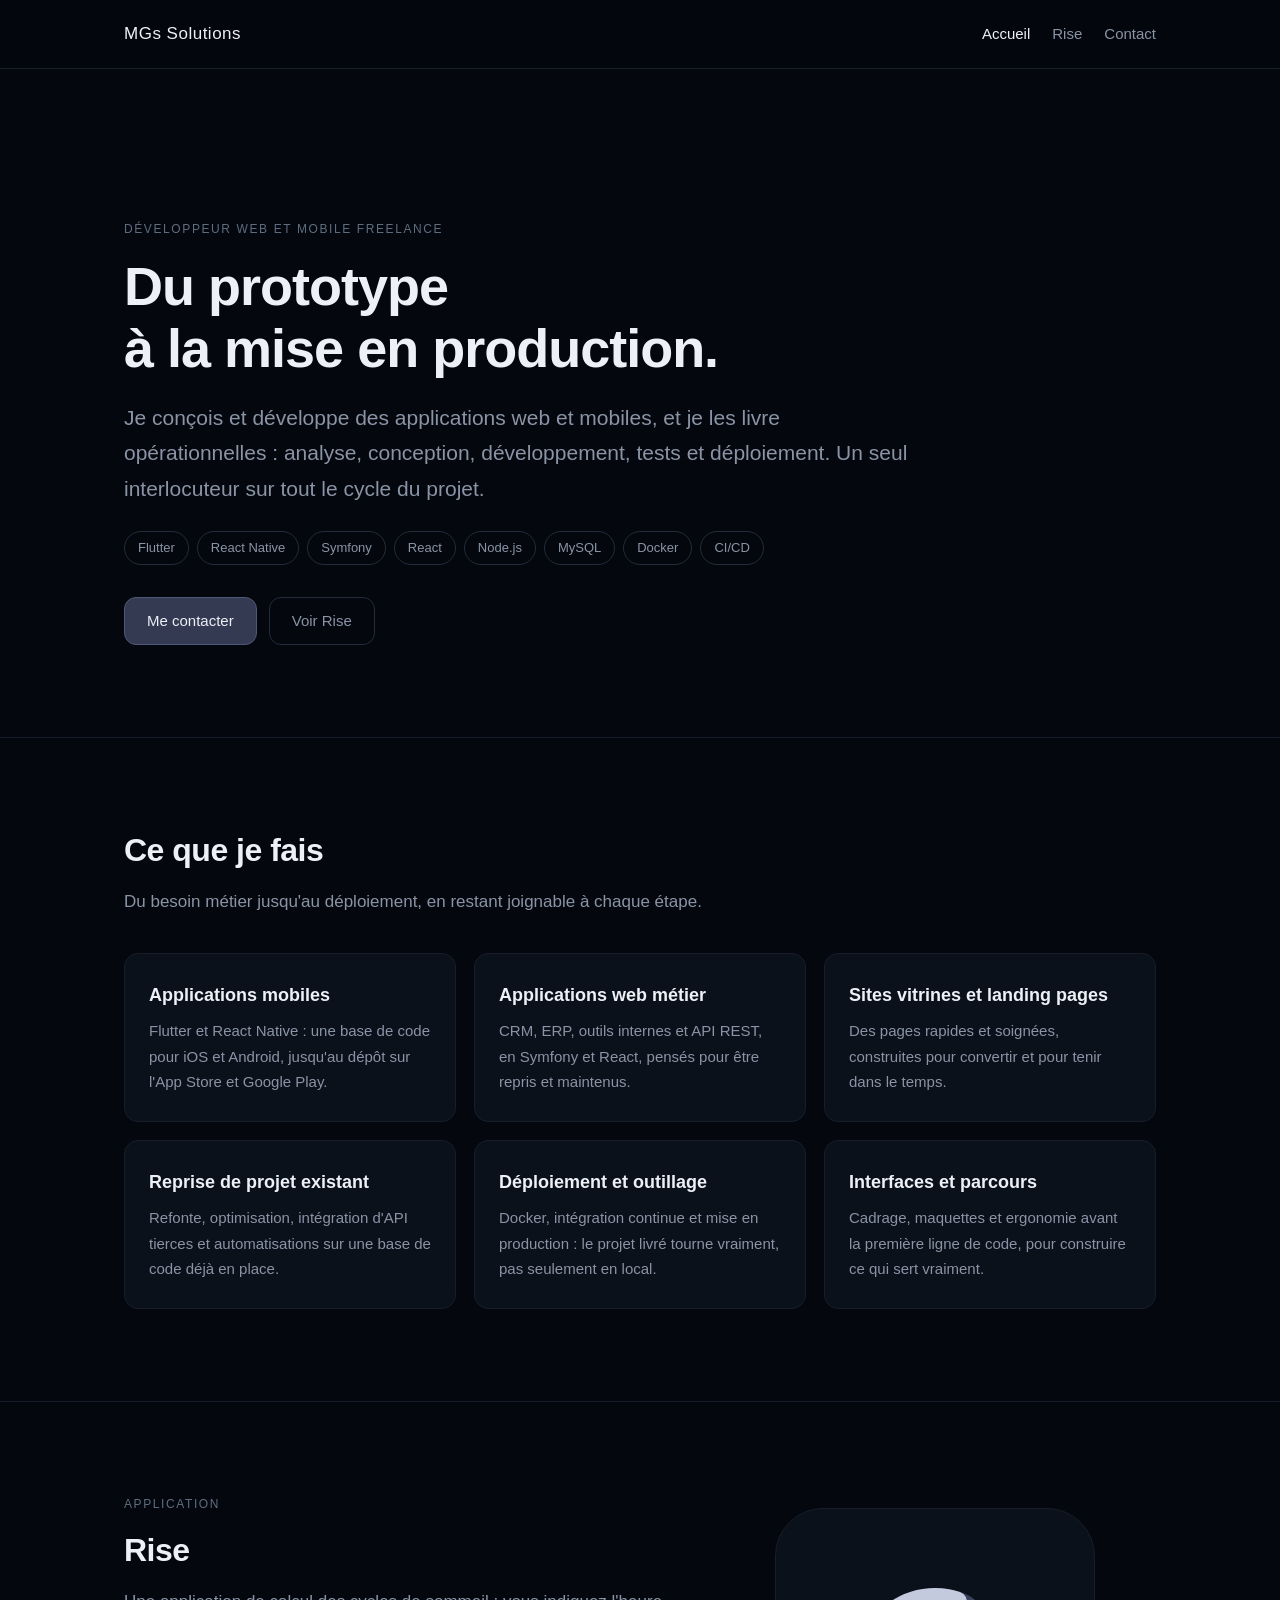
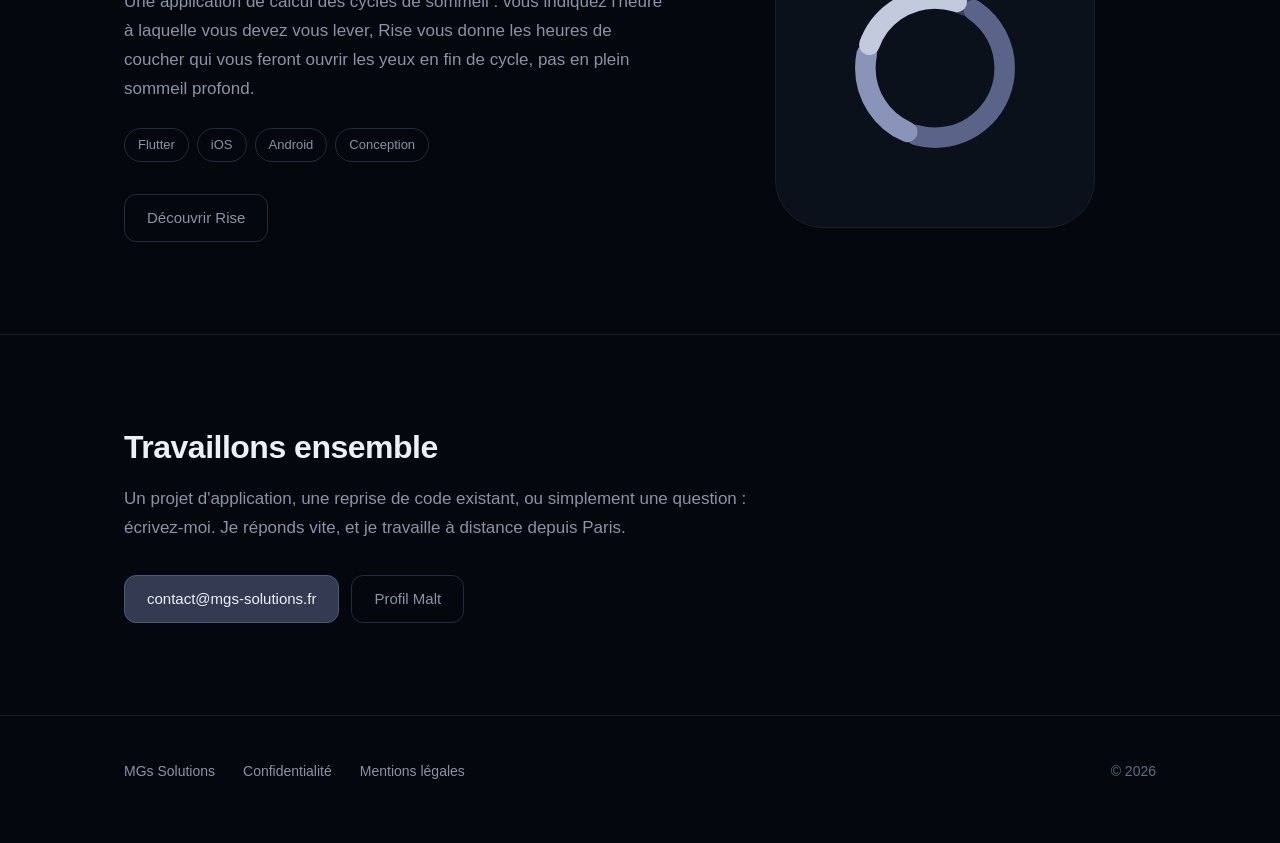
==== index.html @ ed115815 "Site MGs Solutions Site statique : accueil, présentation de l'application Rise, règles de confidenti" ====
<!doctype html>
<html lang="fr">
<head>
<meta charset="utf-8">
<meta name="viewport" content="width=device-width, initial-scale=1">
<title>MGs Solutions — développeur web et mobile freelance</title>
<meta name="description" content="Développeur web et mobile freelance : applications Flutter et React Native, applications métier Symfony et React, du prototype à la mise en production.">
<meta property="og:title" content="MGs Solutions">
<meta property="og:description" content="Conception et développement d'applications mobiles et web.">
<meta property="og:type" content="website">
<!-- <link rel="icon" href="assets/favicon.svg" type="image/svg+xml"> à rétablir avec le logo MGs -->
<link rel="stylesheet" href="assets/style.css">
</head>
<body>

<header class="site-head">
  <div class="wrap">
    <a class="brand" href="index.html">
      <!-- Logo MGs Solutions : ajouter ici le <svg> ou <img> une fois prêt. -->
      MGs Solutions
    </a>
    <nav class="site-nav" aria-label="Navigation principale">
      <a href="index.html" aria-current="page">Accueil</a>
      <a href="pages/rise.html">Rise</a>
      <a href="#contact">Contact</a>
    </nav>
  </div>
</header>

<main>

  <div class="hero">
    <div class="wrap">
      <p class="eyebrow">Développeur web et mobile freelance</p>
      <h1>Du prototype<br>à la mise en production.</h1>
      <p class="lead">Je conçois et développe des applications web et mobiles, et je les livre opérationnelles : analyse, conception, développement, tests et déploiement. Un seul interlocuteur sur tout le cycle du projet.</p>
      <ul class="tags">
        <li>Flutter</li>
        <li>React Native</li>
        <li>Symfony</li>
        <li>React</li>
        <li>Node.js</li>
        <li>MySQL</li>
        <li>Docker</li>
        <li>CI/CD</li>
      </ul>
      <div class="hero-actions">
        <a class="btn" href="#contact">Me contacter</a>
        <a class="btn btn-ghost" href="pages/rise.html">Voir Rise</a>
      </div>
    </div>
  </div>

  <section id="savoir-faire">
    <div class="wrap">
      <h2>Ce que je fais</h2>
      <p class="muted">Du besoin métier jusqu'au déploiement, en restant joignable à chaque étape.</p>
      <div class="grid">
        <article class="card">
          <h3>Applications mobiles</h3>
          <p>Flutter et React Native : une base de code pour iOS et Android, jusqu'au dépôt sur l'App Store et Google Play.</p>
        </article>
        <article class="card">
          <h3>Applications web métier</h3>
          <p>CRM, ERP, outils internes et API REST, en Symfony et React, pensés pour être repris et maintenus.</p>
        </article>
        <article class="card">
          <h3>Sites vitrines et landing pages</h3>
          <p>Des pages rapides et soignées, construites pour convertir et pour tenir dans le temps.</p>
        </article>
        <article class="card">
          <h3>Reprise de projet existant</h3>
          <p>Refonte, optimisation, intégration d'API tierces et automatisations sur une base de code déjà en place.</p>
        </article>
        <article class="card">
          <h3>Déploiement et outillage</h3>
          <p>Docker, intégration continue et mise en production : le projet livré tourne vraiment, pas seulement en local.</p>
        </article>
        <article class="card">
          <h3>Interfaces et parcours</h3>
          <p>Cadrage, maquettes et ergonomie avant la première ligne de code, pour construire ce qui sert vraiment.</p>
        </article>
      </div>
  </section>

  <section id="rise">
    <div class="wrap">
      <div class="project">
        <div>
          <p class="eyebrow">Application</p>
          <h2>Rise</h2>
          <p class="muted">Une application de calcul des cycles de sommeil : vous indiquez l'heure à laquelle vous devez vous lever, Rise vous donne les heures de coucher qui vous feront ouvrir les yeux en fin de cycle, pas en plein sommeil profond.</p>
          <ul class="tags">
            <li>Flutter</li>
            <li>iOS</li>
            <li>Android</li>
            <li>Conception</li>
          </ul>
          <div class="hero-actions">
            <a class="btn btn-ghost" href="pages/rise.html">Découvrir Rise</a>
          </div>
        </div>
        <div class="project-visual">
          <div class="ring-plate">
            <svg width="190" height="190" viewBox="0 0 120 120" aria-hidden="true">
              <circle cx="60" cy="60" r="44" fill="none" stroke="#39415C" stroke-width="13" stroke-dasharray="20 256" stroke-linecap="round" transform="rotate(-90 60 60)"/>
              <circle cx="60" cy="60" r="44" fill="none" stroke="#5A6488" stroke-width="13" stroke-dasharray="124 152" stroke-dashoffset="-26" stroke-linecap="round" transform="rotate(-90 60 60)"/>
              <circle cx="60" cy="60" r="44" fill="none" stroke="#8A93B8" stroke-width="13" stroke-dasharray="60 216" stroke-dashoffset="-156" stroke-linecap="round" transform="rotate(-90 60 60)"/>
              <circle cx="60" cy="60" r="44" fill="none" stroke="#C4CADE" stroke-width="13" stroke-dasharray="68 208" stroke-dashoffset="-222" stroke-linecap="round" transform="rotate(-90 60 60)"/>
            </svg>
          </div>
        </div>
      </div>
    </div>
  </section>

  <section id="contact">
    <div class="wrap">
      <h2>Travaillons ensemble</h2>
      <p class="muted">Un projet d'application, une reprise de code existant, ou simplement une question : écrivez-moi. Je réponds vite, et je travaille à distance depuis Paris.</p>
      <div class="hero-actions">
        <a class="btn" href="mailto:contact@mgs-solutions.fr">contact@mgs-solutions.fr</a>
        <a class="btn btn-ghost" href="https://www.malt.fr/profile/stevenmahendear" target="_blank" rel="noopener">Profil Malt</a>
      </div>
    </div>
  </section>

</main>

<footer class="site-foot">
  <div class="wrap">
    <a href="index.html">MGs Solutions</a>
    <a href="pages/privacy.html">Confidentialité</a>
    <a href="pages/legal.html">Mentions légales</a>
    <span class="spacer">&copy; 2026</span>
  </div>
</footer>

</body>
</html>
---- assets/style.css ----
:root {
  --bg: #04070d;
  --surface: #0b111a;
  --surface-2: #0d1219;
  --line: #171e2a;
  --line-strong: #232b3c;
  --accent: #333a52;
  --accent-line: #4f5878;
  --text: #e4e7ec;
  --text-bright: #edf0f7;
  --muted: #8a94a6;
  --dim: #5e6e80;
  --max: 1080px;
  --radius: 14px;
}

* {
  box-sizing: border-box;
}

html {
  scroll-behavior: smooth;
}

body {
  margin: 0;
  background: var(--bg);
  color: var(--text);
  font-family: -apple-system, BlinkMacSystemFont, "Segoe UI", Roboto, sans-serif;
  font-size: 17px;
  line-height: 1.7;
  -webkit-font-smoothing: antialiased;
}

a {
  color: var(--text-bright);
  text-decoration-color: var(--accent-line);
  text-underline-offset: 4px;
}

a:hover {
  text-decoration-color: var(--text-bright);
}

.wrap {
  max-width: var(--max);
  margin: 0 auto;
  padding: 0 24px;
}

/* En-tête */

.site-head {
  position: sticky;
  top: 0;
  z-index: 10;
  background: rgba(4, 7, 13, 0.82);
  backdrop-filter: blur(12px);
  border-bottom: 0.5px solid var(--line);
}

.site-head .wrap {
  display: flex;
  align-items: center;
  gap: 24px;
  height: 68px;
}

.brand {
  display: flex;
  align-items: center;
  gap: 11px;
  font-size: 17px;
  letter-spacing: 0.5px;
  color: var(--text-bright);
  text-decoration: none;
  margin-right: auto;
}

.site-nav {
  display: flex;
  gap: 22px;
  font-size: 15px;
}

.site-nav a {
  color: var(--muted);
  text-decoration: none;
}

.site-nav a:hover,
.site-nav a[aria-current="page"] {
  color: var(--text-bright);
}

/* Sections */

section {
  padding: 92px 0;
  border-bottom: 0.5px solid var(--line);
}

section:last-of-type {
  border-bottom: 0;
}

h1 {
  font-size: clamp(34px, 5.4vw, 54px);
  line-height: 1.15;
  letter-spacing: -1px;
  margin: 0 0 20px;
  color: var(--text-bright);
}

h2 {
  font-size: clamp(24px, 3.4vw, 32px);
  line-height: 1.25;
  letter-spacing: -0.5px;
  margin: 0 0 18px;
  color: var(--text-bright);
}

h3 {
  font-size: 18px;
  margin: 0 0 8px;
  color: var(--text-bright);
}

p {
  margin: 0 0 18px;
  max-width: 68ch;
}

.lead {
  font-size: clamp(18px, 2.2vw, 21px);
  color: var(--muted);
}

.eyebrow {
  font-size: 12px;
  letter-spacing: 1.6px;
  text-transform: uppercase;
  color: var(--dim);
  margin: 0 0 16px;
}

.muted {
  color: var(--muted);
}

.small {
  font-size: 14px;
  color: var(--dim);
}

/* Accueil */

.hero {
  padding: clamp(80px, 12vw, 150px) 0 92px;
  border-bottom: 0.5px solid var(--line);
}

.hero-actions {
  display: flex;
  flex-wrap: wrap;
  gap: 12px;
  margin-top: 32px;
}

.btn {
  display: inline-flex;
  align-items: center;
  gap: 9px;
  min-height: 48px;
  padding: 0 22px;
  border-radius: 12px;
  background: var(--accent);
  color: var(--text-bright);
  font-size: 15px;
  text-decoration: none;
  border: 0.5px solid var(--accent-line);
}

.btn:hover {
  background: #3c445f;
}

.btn-ghost {
  background: transparent;
  border-color: var(--line-strong);
  color: var(--muted);
}

.btn-ghost:hover {
  background: var(--surface);
  color: var(--text-bright);
}

/* Grilles */

.grid {
  display: grid;
  gap: 18px;
  grid-template-columns: repeat(auto-fit, minmax(260px, 1fr));
  margin-top: 36px;
}

.card {
  background: var(--surface);
  border: 0.5px solid var(--line);
  border-radius: var(--radius);
  padding: 26px 24px;
}

.card p {
  margin: 0;
  color: var(--muted);
  font-size: 15px;
}

/* Bloc projet */

.project {
  display: grid;
  gap: 48px;
  align-items: center;
  grid-template-columns: 1fr;
}

@media (min-width: 860px) {
  .project {
    grid-template-columns: 1.1fr 0.9fr;
  }
}

.project-visual {
  display: flex;
  justify-content: center;
}

.ring-plate {
  width: min(320px, 70vw);
  aspect-ratio: 1;
  display: grid;
  place-items: center;
  background: var(--surface);
  border: 0.5px solid var(--line);
  border-radius: 48px;
}

.tags {
  display: flex;
  flex-wrap: wrap;
  gap: 8px;
  margin: 24px 0 0;
  padding: 0;
  list-style: none;
}

.tags li {
  font-size: 13px;
  color: var(--muted);
  border: 0.5px solid var(--line-strong);
  border-radius: 999px;
  padding: 5px 13px;
}

/* Texte long : politique, mentions */

.doc h2 {
  margin-top: 48px;
  font-size: 22px;
}

.doc h2:first-of-type {
  margin-top: 0;
}

.doc ul {
  margin: 0 0 18px;
  padding-left: 22px;
  max-width: 68ch;
  color: var(--muted);
}

.doc li {
  margin-bottom: 8px;
}

.doc table {
  width: 100%;
  max-width: 680px;
  border-collapse: collapse;
  margin: 0 0 24px;
  font-size: 15px;
}

.doc th,
.doc td {
  text-align: left;
  padding: 12px 14px;
  border-bottom: 0.5px solid var(--line);
  vertical-align: top;
}

.doc th {
  color: var(--dim);
  font-weight: 600;
  font-size: 13px;
  letter-spacing: 0.4px;
  text-transform: uppercase;
}

.doc td {
  color: var(--muted);
}

/* Pied de page */

.site-foot {
  border-top: 0.5px solid var(--line);
  padding: 44px 0 60px;
  color: var(--dim);
  font-size: 14px;
}

.site-foot .wrap {
  display: flex;
  flex-wrap: wrap;
  gap: 16px 28px;
  align-items: center;
}

.site-foot a {
  color: var(--muted);
  text-decoration: none;
}

.site-foot a:hover {
  color: var(--text-bright);
}

.site-foot .spacer {
  margin-left: auto;
}

@media (max-width: 640px) {
  section {
    padding: 64px 0;
  }

  .site-head .wrap {
    height: 60px;
    gap: 16px;
  }

  .site-nav {
    gap: 16px;
    font-size: 14px;
  }
}
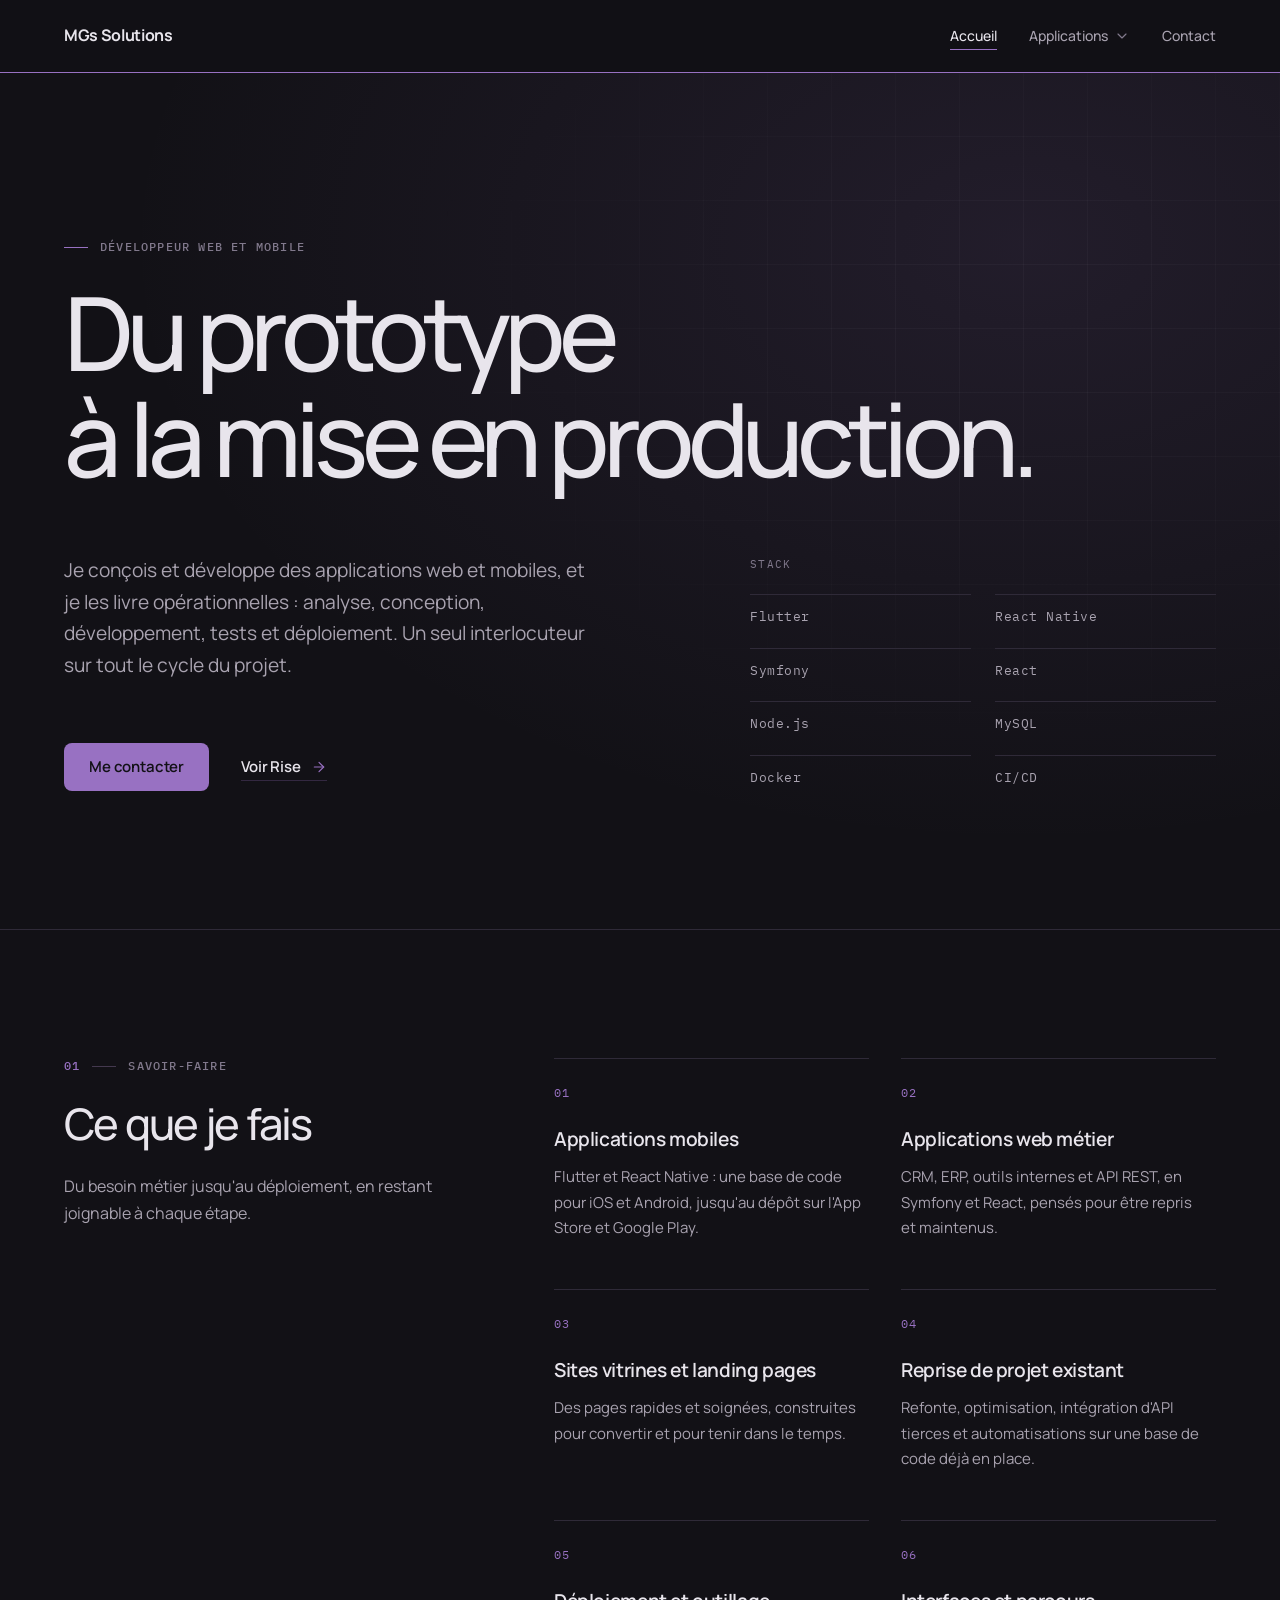
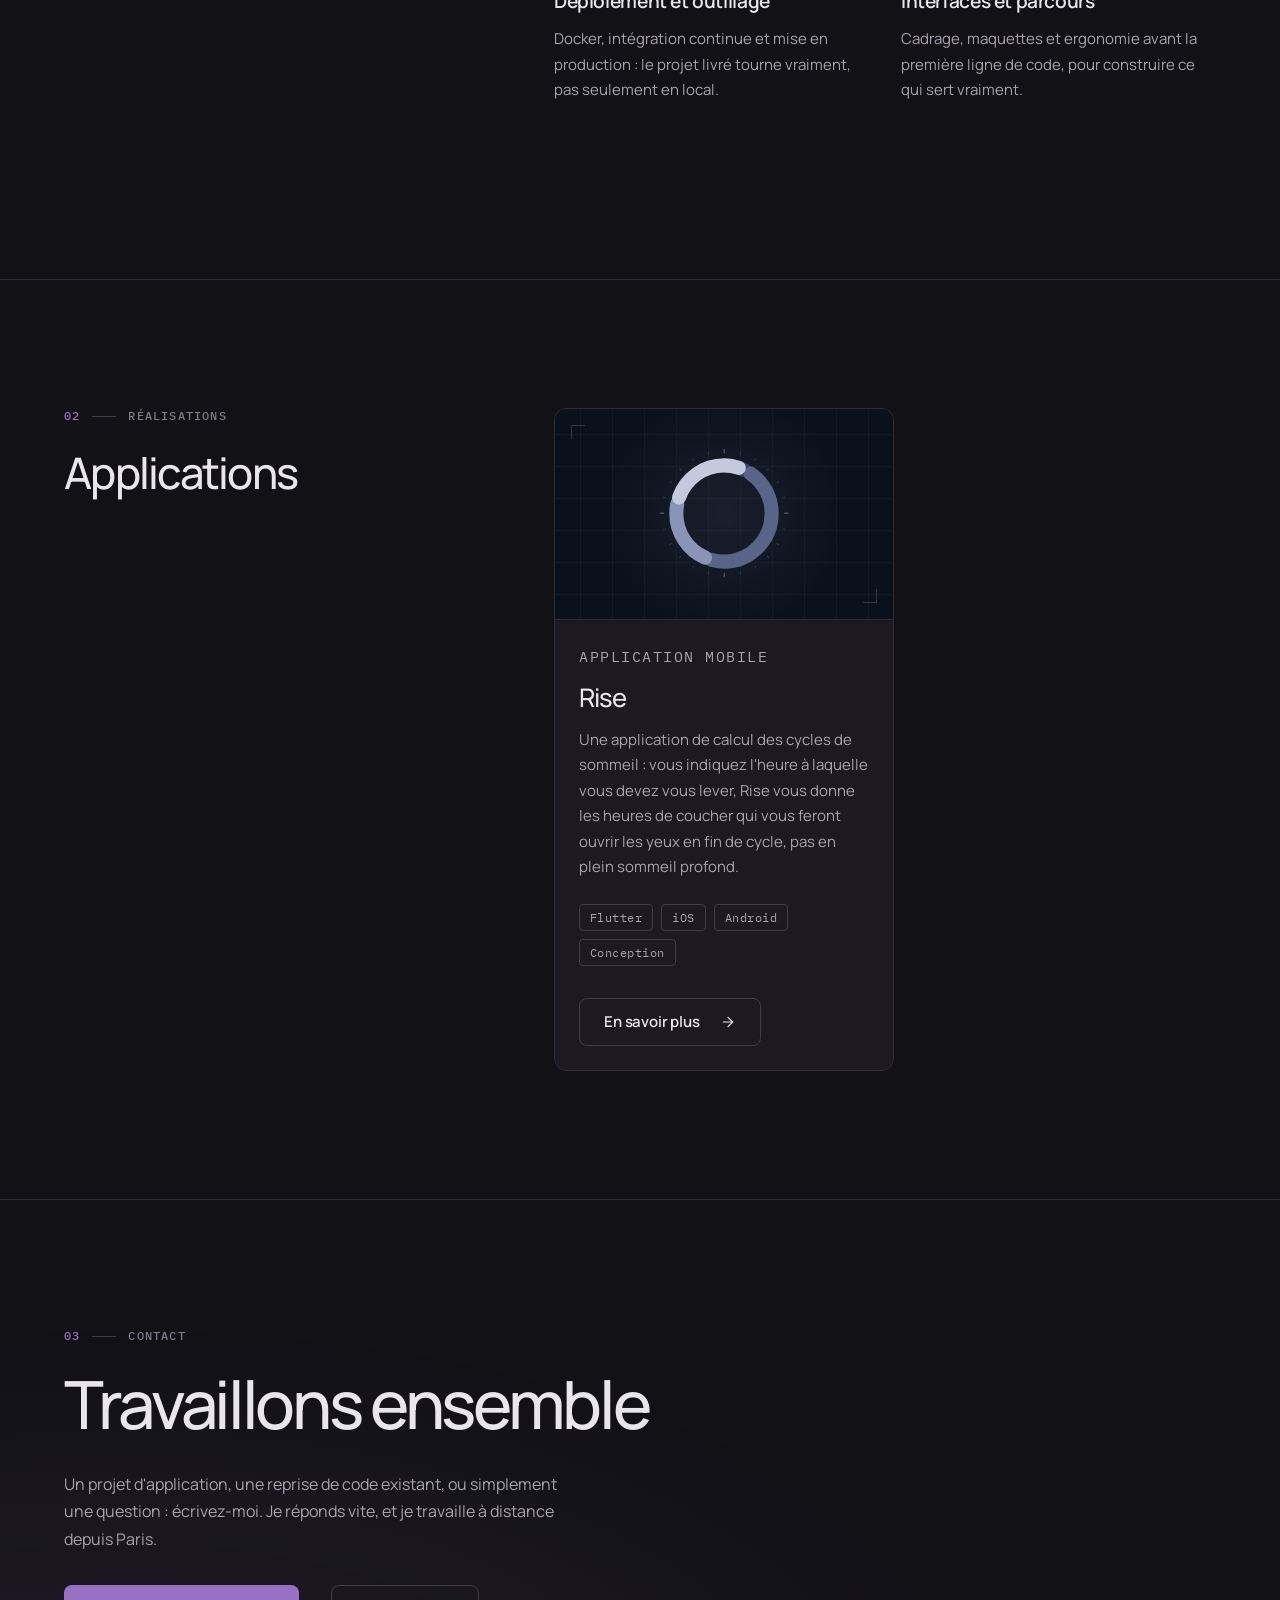
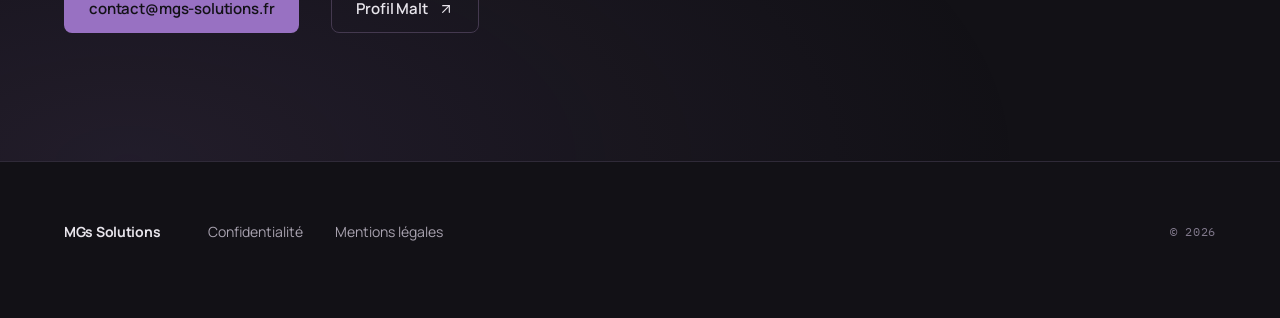
==== commit ba6516c0: "Redesign the site with the Amethyst identity - Amethyst design tokens, self-hosted Manrope and IBM P" ====
--- a/index.html
+++ b/index.html
@@ -5,34 +5,51 @@
 <meta name="viewport" content="width=device-width, initial-scale=1">
 <title>MGs Solutions — développeur web et mobile freelance</title>
 <meta name="description" content="Développeur web et mobile freelance : applications Flutter et React Native, applications métier Symfony et React, du prototype à la mise en production.">
+<link rel="canonical" href="https://mgs-solutions.fr/">
 <meta property="og:title" content="MGs Solutions">
 <meta property="og:description" content="Conception et développement d'applications mobiles et web.">
 <meta property="og:type" content="website">
-<!-- <link rel="icon" href="assets/favicon.svg" type="image/svg+xml"> à rétablir avec le logo MGs -->
-<link rel="stylesheet" href="assets/style.css">
+<meta name="theme-color" content="#121116">
+<!-- <link rel="icon" href="/assets/favicon.svg" type="image/svg+xml"> restore once the MGs logo is ready -->
+<link rel="preload" href="/assets/fonts/manrope-latin-wght.woff2" as="font" type="font/woff2" crossorigin>
+<script src="/assets/site.js" defer></script>
+<link rel="stylesheet" href="/assets/style.css">
 </head>
 <body>
 
+<a class="skip" href="#content">Aller au contenu</a>
+
 <header class="site-head">
   <div class="wrap">
-    <a class="brand" href="index.html">
-      <!-- Logo MGs Solutions : ajouter ici le <svg> ou <img> une fois prêt. -->
+    <a class="brand" href="/">
+      <!-- MGs Solutions logo: add the <svg> or <img> here once ready. -->
       MGs Solutions
     </a>
     <nav class="site-nav" aria-label="Navigation principale">
-      <a href="index.html" aria-current="page">Accueil</a>
-      <a href="pages/rise.html">Rise</a>
+      <a href="/" aria-current="page">Accueil</a>
+      <details class="nav-menu">
+        <summary>Applications <svg class="icon nav-chevron" viewBox="0 0 24 24" fill="none" stroke="currentColor" stroke-width="1.75" stroke-linecap="round" stroke-linejoin="round" aria-hidden="true"><path d="m6 9 6 6 6-6"/></svg></summary>
+        <div class="nav-menu-panel">
+          <a class="nav-app" data-app="rise" href="/applications/rise/">
+            <img src="/assets/apps/rise/logo.svg" alt="" width="32" height="32">
+            <span class="nav-app-text">
+              <span class="nav-app-name">Rise</span>
+              <span class="nav-app-meta">Application mobile</span>
+            </span>
+          </a>
+        </div>
+      </details>
       <a href="#contact">Contact</a>
     </nav>
   </div>
 </header>
 
-<main>
+<main id="content">
 
-  <div class="hero">
+  <div class="hero hero-home">
     <div class="wrap">
-      <p class="eyebrow">Développeur web et mobile freelance</p>
-      <h1>Du prototype<br>à la mise en production.</h1>
+      <p class="eyebrow">Développeur web et mobile</p>
+      <h1 class="title-reveal"><span class="line"><span>Du prototype</span></span> <span class="line"><span>à la mise en production.</span></span></h1>
       <p class="lead">Je conçois et développe des applications web et mobiles, et je les livre opérationnelles : analyse, conception, développement, tests et déploiement. Un seul interlocuteur sur tout le cycle du projet.</p>
       <ul class="tags">
         <li>Flutter</li>
@@ -46,16 +63,21 @@
       </ul>
       <div class="hero-actions">
         <a class="btn" href="#contact">Me contacter</a>
-        <a class="btn btn-ghost" href="pages/rise.html">Voir Rise</a>
+        <a class="btn-link" href="/applications/rise/">Voir Rise
+          <svg class="icon" viewBox="0 0 24 24" fill="none" stroke="currentColor" stroke-width="1.75" stroke-linecap="round" stroke-linejoin="round" aria-hidden="true"><path d="M5 12h14"/><path d="m12 5 7 7-7 7"/></svg>
+        </a>
       </div>
     </div>
   </div>
 
-  <section id="savoir-faire">
-    <div class="wrap">
-      <h2>Ce que je fais</h2>
-      <p class="muted">Du besoin métier jusqu'au déploiement, en restant joignable à chaque étape.</p>
-      <div class="grid">
+  <section id="services">
+    <div class="wrap split split-sticky">
+      <header class="section-head">
+        <p class="eyebrow"><span class="index">01</span>Savoir-faire</p>
+        <h2>Ce que je fais</h2>
+        <p class="muted">Du besoin métier jusqu'au déploiement, en restant joignable à chaque étape.</p>
+      </header>
+      <div class="services split-body">
         <article class="card">
           <h3>Applications mobiles</h3>
           <p>Flutter et React Native : une base de code pour iOS et Android, jusqu'au dépôt sur l'App Store et Google Play.</p>
@@ -81,46 +103,53 @@
           <p>Cadrage, maquettes et ergonomie avant la première ligne de code, pour construire ce qui sert vraiment.</p>
         </article>
       </div>
+    </div>
   </section>
 
-  <section id="rise">
-    <div class="wrap">
-      <div class="project">
-        <div>
-          <p class="eyebrow">Application</p>
-          <h2>Rise</h2>
-          <p class="muted">Une application de calcul des cycles de sommeil : vous indiquez l'heure à laquelle vous devez vous lever, Rise vous donne les heures de coucher qui vous feront ouvrir les yeux en fin de cycle, pas en plein sommeil profond.</p>
-          <ul class="tags">
-            <li>Flutter</li>
-            <li>iOS</li>
-            <li>Android</li>
-            <li>Conception</li>
-          </ul>
-          <div class="hero-actions">
-            <a class="btn btn-ghost" href="pages/rise.html">Découvrir Rise</a>
+  <section id="applications">
+    <div class="wrap split split-sticky">
+      <header class="section-head">
+        <p class="eyebrow"><span class="index">02</span>Réalisations</p>
+        <h2>Applications</h2>
+      </header>
+      <div class="apps split-body">
+        <article class="app-card spotlight" id="rise">
+          <div class="showcase" data-app="rise">
+            <svg class="showcase-ticks" viewBox="0 0 120 120" aria-hidden="true">
+              <circle cx="60" cy="60" r="57" pathLength="240" stroke-dasharray="0.5 9.5" stroke-dashoffset="0.25" transform="rotate(-90 60 60)"/>
+              <circle class="major" cx="60" cy="60" r="57" pathLength="240" stroke-dasharray="0.7 59.3" stroke-dashoffset="0.35" transform="rotate(-90 60 60)"/>
+            </svg>
+            <img class="showcase-logo" src="/assets/apps/rise/logo.svg" alt="Logo de l'application Rise" width="120" height="120">
           </div>
-        </div>
-        <div class="project-visual">
-          <div class="ring-plate">
-            <svg width="190" height="190" viewBox="0 0 120 120" aria-hidden="true">
-              <circle cx="60" cy="60" r="44" fill="none" stroke="#39415C" stroke-width="13" stroke-dasharray="20 256" stroke-linecap="round" transform="rotate(-90 60 60)"/>
-              <circle cx="60" cy="60" r="44" fill="none" stroke="#5A6488" stroke-width="13" stroke-dasharray="124 152" stroke-dashoffset="-26" stroke-linecap="round" transform="rotate(-90 60 60)"/>
-              <circle cx="60" cy="60" r="44" fill="none" stroke="#8A93B8" stroke-width="13" stroke-dasharray="60 216" stroke-dashoffset="-156" stroke-linecap="round" transform="rotate(-90 60 60)"/>
-              <circle cx="60" cy="60" r="44" fill="none" stroke="#C4CADE" stroke-width="13" stroke-dasharray="68 208" stroke-dashoffset="-222" stroke-linecap="round" transform="rotate(-90 60 60)"/>
-            </svg>
+          <div class="app-card-body">
+            <p class="app-meta">Application mobile</p>
+            <h3>Rise</h3>
+            <p>Une application de calcul des cycles de sommeil : vous indiquez l'heure à laquelle vous devez vous lever, Rise vous donne les heures de coucher qui vous feront ouvrir les yeux en fin de cycle, pas en plein sommeil profond.</p>
+            <ul class="tags">
+              <li>Flutter</li>
+              <li>iOS</li>
+              <li>Android</li>
+              <li>Conception</li>
+            </ul>
+            <a class="btn btn-ghost card-link" href="/applications/rise/">En savoir plus<span class="sr-only"> sur Rise</span>
+              <svg class="icon" viewBox="0 0 24 24" fill="none" stroke="currentColor" stroke-width="1.75" stroke-linecap="round" stroke-linejoin="round" aria-hidden="true"><path d="M5 12h14"/><path d="m12 5 7 7-7 7"/></svg>
+            </a>
           </div>
-        </div>
+        </article>
       </div>
     </div>
   </section>
 
-  <section id="contact">
+  <section id="contact" class="cta">
     <div class="wrap">
+      <p class="eyebrow"><span class="index">03</span>Contact</p>
       <h2>Travaillons ensemble</h2>
       <p class="muted">Un projet d'application, une reprise de code existant, ou simplement une question : écrivez-moi. Je réponds vite, et je travaille à distance depuis Paris.</p>
       <div class="hero-actions">
         <a class="btn" href="mailto:contact@mgs-solutions.fr">contact@mgs-solutions.fr</a>
-        <a class="btn btn-ghost" href="https://www.malt.fr/profile/stevenmahendear" target="_blank" rel="noopener">Profil Malt</a>
+        <a class="btn btn-ghost" href="https://www.malt.fr/profile/stevenmahendear" target="_blank" rel="noopener">Profil Malt
+          <svg class="icon icon-external" viewBox="0 0 24 24" fill="none" stroke="currentColor" stroke-width="1.75" stroke-linecap="round" stroke-linejoin="round" aria-hidden="true"><path d="M7 7h10v10"/><path d="M7 17 17 7"/></svg>
+        </a>
       </div>
     </div>
   </section>
@@ -129,9 +158,9 @@
 
 <footer class="site-foot">
   <div class="wrap">
-    <a href="index.html">MGs Solutions</a>
-    <a href="pages/privacy.html">Confidentialité</a>
-    <a href="pages/legal.html">Mentions légales</a>
+    <a href="/">MGs Solutions</a>
+    <a href="/privacy/">Confidentialité</a>
+    <a href="/legal/">Mentions légales</a>
     <span class="spacer">&copy; 2026</span>
   </div>
 </footer>
--- a/assets/style.css
+++ b/assets/style.css
@@ -1,235 +1,898 @@
+/* ==========================================================================
+   MGs Solutions — Amethyst identity
+   ========================================================================== */
+
+/* Self-hosted fonts (no third-party requests) */
+
+@font-face {
+  font-family: "Manrope";
+  src: url("fonts/manrope-latin-wght.woff2") format("woff2");
+  font-weight: 200 800;
+  font-style: normal;
+  font-display: swap;
+}
+
+@font-face {
+  font-family: "IBM Plex Mono";
+  src: url("fonts/ibm-plex-mono-latin-400.woff2") format("woff2");
+  font-weight: 400;
+  font-style: normal;
+  font-display: swap;
+}
+
+@font-face {
+  font-family: "IBM Plex Mono";
+  src: url("fonts/ibm-plex-mono-latin-500.woff2") format("woff2");
+  font-weight: 500;
+  font-style: normal;
+  font-display: swap;
+}
+
+/* Tokens */
+
 :root {
-  --bg: #04070d;
-  --surface: #0b111a;
-  --surface-2: #0d1219;
-  --line: #171e2a;
-  --line-strong: #232b3c;
-  --accent: #333a52;
-  --accent-line: #4f5878;
-  --text: #e4e7ec;
-  --text-bright: #edf0f7;
-  --muted: #8a94a6;
-  --dim: #5e6e80;
-  --max: 1080px;
-  --radius: 14px;
-}
-
-* {
+  color-scheme: dark;
+
+  /* Backgrounds */
+  --color-background: #121116;
+  --color-surface: #1c1923;
+  --color-surface-elevated: #24202e;
+  --color-surface-accent: #30283c;
+
+  /* Brand */
+  --color-accent: #9871c2;
+  --color-accent-hover: #ad89d1;
+  --color-accent-active: #8055ac;
+  --color-accent-subtle: rgba(152, 113, 194, 0.08);
+  --color-accent-border: rgba(152, 113, 194, 0.25);
+  --color-accent-glow: rgba(152, 113, 194, 0.12);
+  --color-on-accent: #121116;
+
+  /* Text */
+  --color-text-primary: #e8e5ec;
+  --color-text-secondary: #a9a3b0;
+  --color-text-muted: #81798c;
+
+  /* Borders */
+  --color-border: #2f2a38;
+  --color-border-strong: #44394f;
+  --color-grid-line: rgba(232, 229, 236, 0.035);
+
+
+  /* Fonts */
+  --font-primary: "Manrope", Arial, sans-serif;
+  --font-mono: "IBM Plex Mono", monospace;
+
+  /* Radius */
+  --radius-xs: 4px;
+  --radius-sm: 6px;
+  --radius-md: 8px;
+  --radius-lg: 12px;
+
+  /* Spacing */
+  --space-1: 4px;
+  --space-2: 8px;
+  --space-3: 12px;
+  --space-4: 16px;
+  --space-5: 24px;
+  --space-6: 32px;
+  --space-7: 48px;
+  --space-8: 64px;
+  --space-9: 96px;
+  --space-10: 128px;
+
+  /* Layout */
+  --container-max-width: 1280px;
+  --gutter: clamp(20px, 5vw, 72px);
+  --section-y: clamp(80px, 10vw, 136px);
+  --head-height: 72px;
+
+  /* Motion */
+  --duration-fast: 150ms;
+  --duration-normal: 250ms;
+  --duration-slow: 500ms;
+  --ease-premium: cubic-bezier(0.22, 1, 0.36, 1);
+}
+
+/* Base */
+
+*,
+*::before,
+*::after {
   box-sizing: border-box;
 }
 
 html {
-  scroll-behavior: smooth;
+  scroll-padding-top: calc(var(--head-height) + var(--space-5));
+  -webkit-text-size-adjust: 100%;
 }
 
 body {
   margin: 0;
-  background: var(--bg);
-  color: var(--text);
-  font-family: -apple-system, BlinkMacSystemFont, "Segoe UI", Roboto, sans-serif;
-  font-size: 17px;
+  background: var(--color-background);
+  color: var(--color-text-primary);
+  font-family: var(--font-primary);
+  font-size: 16px;
+  font-weight: 400;
   line-height: 1.7;
   -webkit-font-smoothing: antialiased;
+  -moz-osx-font-smoothing: grayscale;
+  overflow-x: clip;
+}
+
+::selection {
+  background: rgba(152, 113, 194, 0.32);
+  color: var(--color-text-primary);
 }
 
 a {
-  color: var(--text-bright);
-  text-decoration-color: var(--accent-line);
+  color: inherit;
+  text-decoration-line: underline;
+  text-decoration-color: var(--color-accent-border);
+  text-decoration-thickness: 1px;
   text-underline-offset: 4px;
+  transition: color var(--duration-normal) var(--ease-premium),
+    text-decoration-color var(--duration-normal) var(--ease-premium);
 }
 
 a:hover {
-  text-decoration-color: var(--text-bright);
+  text-decoration-color: var(--color-accent);
+}
+
+:focus-visible {
+  outline: 2px solid var(--color-accent);
+  outline-offset: 3px;
+  border-radius: var(--radius-xs);
+}
+
+strong {
+  font-weight: 600;
+  color: var(--color-text-primary);
 }
 
 .wrap {
-  max-width: var(--max);
+  max-width: calc(var(--container-max-width) + 2 * var(--gutter));
   margin: 0 auto;
-  padding: 0 24px;
-}
-
-/* En-tête */
+  padding: 0 var(--gutter);
+}
+
+.skip {
+  position: absolute;
+  top: var(--space-3);
+  left: var(--space-3);
+  z-index: 100;
+  padding: var(--space-2) var(--space-4);
+  border-radius: var(--radius-sm);
+  background: var(--color-accent);
+  color: var(--color-on-accent);
+  font-weight: 600;
+  text-decoration: none;
+  transform: translateY(-200%);
+}
+
+.skip:focus-visible {
+  transform: none;
+}
+
+/* Typography */
+
+h1,
+h2,
+h3 {
+  margin: 0;
+  color: var(--color-text-primary);
+  text-wrap: balance;
+}
+
+h1 {
+  font-size: clamp(38px, 5.6vw, 72px);
+  font-weight: 500;
+  line-height: 1.08;
+  letter-spacing: -0.045em;
+  margin-bottom: var(--space-5);
+}
+
+h2 {
+  font-size: clamp(28px, 3.4vw, 46px);
+  font-weight: 500;
+  line-height: 1.15;
+  letter-spacing: -0.04em;
+  margin-bottom: var(--space-5);
+}
+
+h3 {
+  font-size: clamp(18px, 1.5vw, 21px);
+  font-weight: 600;
+  line-height: 1.3;
+  letter-spacing: -0.02em;
+  margin-bottom: var(--space-3);
+}
+
+p {
+  margin: 0 0 var(--space-4);
+  max-width: 64ch;
+  color: var(--color-text-secondary);
+  text-wrap: pretty;
+}
+
+.lead {
+  font-size: clamp(17px, 1.5vw, 20px);
+  line-height: 1.65;
+  color: var(--color-text-secondary);
+}
+
+.muted {
+  color: var(--color-text-secondary);
+}
+
+.small {
+  font-family: var(--font-mono);
+  font-size: 12px;
+  line-height: 1.5;
+  letter-spacing: 0.04em;
+  color: var(--color-text-muted);
+}
+
+/* Monospace editorial label: section numbering and headings */
+
+.eyebrow {
+  display: flex;
+  align-items: center;
+  gap: var(--space-3);
+  margin: 0 0 var(--space-5);
+  font-family: var(--font-mono);
+  font-size: 12px;
+  font-weight: 500;
+  line-height: 1.4;
+  letter-spacing: 0.1em;
+  text-transform: uppercase;
+  color: var(--color-text-muted);
+}
+
+.eyebrow .index {
+  color: var(--color-accent);
+}
+
+.eyebrow .index::after {
+  content: "";
+  display: inline-block;
+  width: 24px;
+  height: 1px;
+  margin-left: var(--space-3);
+  vertical-align: middle;
+  background: var(--color-border-strong);
+}
+
+/* Header */
 
 .site-head {
   position: sticky;
   top: 0;
-  z-index: 10;
-  background: rgba(4, 7, 13, 0.82);
-  backdrop-filter: blur(12px);
-  border-bottom: 0.5px solid var(--line);
+  z-index: 20;
+  background: rgba(18, 17, 22, 0.8);
+  -webkit-backdrop-filter: blur(10px) saturate(140%);
+  backdrop-filter: blur(10px) saturate(140%);
+  border-bottom: 1px solid var(--color-border);
 }
 
 .site-head .wrap {
   display: flex;
   align-items: center;
-  gap: 24px;
-  height: 68px;
+  gap: var(--space-6);
+  height: var(--head-height);
 }
 
 .brand {
+  margin-right: auto;
+  white-space: nowrap;
+  font-size: 16px;
+  font-weight: 700;
+  letter-spacing: -0.02em;
+  color: var(--color-text-primary);
+  text-decoration: none;
+}
+
+.site-nav {
   display: flex;
   align-items: center;
-  gap: 11px;
-  font-size: 17px;
-  letter-spacing: 0.5px;
-  color: var(--text-bright);
+  gap: var(--space-6);
+}
+
+.site-nav > a,
+.nav-menu summary {
+  position: relative;
+  display: inline-flex;
+  align-items: center;
+  gap: 6px;
+  min-height: 44px;
+  font-size: 14px;
+  font-weight: 500;
+  color: var(--color-text-secondary);
   text-decoration: none;
-  margin-right: auto;
-}
-
-.site-nav {
+  cursor: pointer;
+  transition: color var(--duration-normal) var(--ease-premium);
+}
+
+.site-nav > a::after,
+.nav-menu summary::after {
+  content: "";
+  position: absolute;
+  left: 0;
+  right: 0;
+  bottom: 8px;
+  height: 1px;
+  background: var(--color-accent);
+  transform: scaleX(0);
+  transform-origin: left;
+  transition: transform var(--duration-normal) var(--ease-premium);
+}
+
+.nav-menu summary::after {
+  right: 22px;
+}
+
+.site-nav > a:hover,
+.site-nav > a[aria-current="page"],
+.nav-menu summary:hover,
+.nav-menu[open] summary,
+.nav-menu.is-current summary {
+  color: var(--color-text-primary);
+}
+
+.site-nav > a[aria-current="page"]::after,
+.site-nav > a:hover::after,
+.nav-menu.is-current summary::after,
+.nav-menu summary:hover::after {
+  transform: scaleX(1);
+}
+
+/* Applications dropdown */
+
+.nav-menu {
+  position: relative;
+}
+
+.nav-menu summary {
+  list-style: none;
+}
+
+.nav-menu summary::-webkit-details-marker {
+  display: none;
+}
+
+.nav-chevron {
+  color: var(--color-text-muted);
+  transition: transform var(--duration-normal) var(--ease-premium);
+}
+
+.nav-menu[open] .nav-chevron {
+  transform: rotate(180deg);
+  color: var(--color-accent);
+}
+
+.nav-menu-panel {
+  position: absolute;
+  top: calc(100% + 6px);
+  right: -12px;
+  z-index: 30;
+  min-width: 260px;
+  padding: 6px;
+  background: var(--color-surface-elevated);
+  border: 1px solid var(--color-border-strong);
+  border-radius: var(--radius-md);
+  box-shadow: 0 18px 40px rgba(8, 7, 10, 0.5);
+}
+
+.nav-app {
   display: flex;
-  gap: 22px;
-  font-size: 15px;
-}
-
-.site-nav a {
-  color: var(--muted);
+  align-items: center;
+  gap: var(--space-3);
+  min-height: 52px;
+  padding: var(--space-2) var(--space-3);
+  border-radius: var(--radius-sm);
+  color: var(--color-text-primary);
   text-decoration: none;
-}
-
-.site-nav a:hover,
-.site-nav a[aria-current="page"] {
-  color: var(--text-bright);
+  transition: background-color var(--duration-normal) var(--ease-premium);
+}
+
+.nav-app:hover,
+.nav-app[aria-current="page"] {
+  background: var(--color-accent-subtle);
+}
+
+.nav-app img {
+  flex: none;
+  width: 32px;
+  height: 32px;
+  padding: 3px;
+  border-radius: var(--radius-sm);
+  background: var(--showcase-background, var(--color-background));
+}
+
+.nav-app-text {
+  display: flex;
+  flex-direction: column;
+  line-height: 1.3;
+}
+
+.nav-app-name {
+  font-size: 14px;
+  font-weight: 600;
+}
+
+.nav-app-meta {
+  font-family: var(--font-mono);
+  font-size: 11px;
+  letter-spacing: 0.06em;
+  color: var(--color-text-secondary);
+}
+
+.nav-app[aria-current="page"] .nav-app-name::after {
+  content: "";
+  display: inline-block;
+  width: 5px;
+  height: 5px;
+  margin-left: var(--space-2);
+  vertical-align: middle;
+  border-radius: 50%;
+  background: var(--color-accent);
 }
 
 /* Sections */
 
 section {
-  padding: 92px 0;
-  border-bottom: 0.5px solid var(--line);
+  padding: var(--section-y) 0;
+  border-bottom: 1px solid var(--color-border);
 }
 
 section:last-of-type {
   border-bottom: 0;
 }
 
-h1 {
-  font-size: clamp(34px, 5.4vw, 54px);
-  line-height: 1.15;
-  letter-spacing: -1px;
-  margin: 0 0 20px;
-  color: var(--text-bright);
-}
-
-h2 {
-  font-size: clamp(24px, 3.4vw, 32px);
-  line-height: 1.25;
-  letter-spacing: -0.5px;
-  margin: 0 0 18px;
-  color: var(--text-bright);
-}
-
-h3 {
-  font-size: 18px;
-  margin: 0 0 8px;
-  color: var(--text-bright);
-}
-
-p {
-  margin: 0 0 18px;
-  max-width: 68ch;
-}
-
-.lead {
-  font-size: clamp(18px, 2.2vw, 21px);
-  color: var(--muted);
-}
-
-.eyebrow {
-  font-size: 12px;
-  letter-spacing: 1.6px;
+.section-head {
+  margin-bottom: var(--space-8);
+}
+
+.section-head > p:last-child {
+  margin-bottom: 0;
+}
+
+/* 12-column grid for asymmetric layouts */
+
+.split {
+  display: grid;
+  gap: var(--space-7) var(--space-5);
+}
+
+@media (min-width: 960px) {
+  .split {
+    grid-template-columns: repeat(12, minmax(0, 1fr));
+  }
+
+  .split > .section-head {
+    grid-column: 1 / span 4;
+    margin-bottom: 0;
+  }
+
+  .split > .split-body {
+    grid-column: 6 / -1;
+  }
+
+  .split > .split-full {
+    grid-column: 1 / -1;
+  }
+
+  .split-sticky > .section-head {
+    position: sticky;
+    top: calc(var(--head-height) + var(--space-7));
+    align-self: start;
+  }
+}
+
+/* Hero */
+
+.hero {
+  position: relative;
+  isolation: isolate;
+  padding: clamp(88px, 13vw, 168px) 0 clamp(72px, 10vw, 128px);
+  border-bottom: 1px solid var(--color-border);
+  overflow: hidden;
+}
+
+/* Technical grid, faded towards the edges */
+.hero::before {
+  content: "";
+  position: absolute;
+  inset: 0;
+  z-index: -2;
+  background-image: linear-gradient(to right, var(--color-grid-line) 1px, transparent 1px),
+    linear-gradient(to bottom, var(--color-grid-line) 1px, transparent 1px);
+  background-size: 64px 64px;
+  background-position: -1px -1px;
+  -webkit-mask-image: radial-gradient(ellipse 65% 75% at 78% 30%, #000 15%, transparent 72%);
+  mask-image: radial-gradient(ellipse 65% 75% at 78% 30%, #000 15%, transparent 72%);
+}
+
+.hero::after {
+  content: "";
+  position: absolute;
+  inset: 0;
+  z-index: -1;
+  background: radial-gradient(ellipse at 80% 20%, var(--color-accent-glow), transparent 62%);
+  pointer-events: none;
+}
+
+.hero .eyebrow::before {
+  content: "";
+  width: 24px;
+  height: 1px;
+  background: var(--color-accent);
+}
+
+.hero-home h1 {
+  font-size: clamp(44px, 8vw, 108px);
+  line-height: 1.03;
+  letter-spacing: -0.065em;
+  margin-bottom: var(--space-8);
+}
+
+.hero-home .wrap {
+  display: grid;
+  column-gap: var(--space-5);
+}
+
+.hero-home .lead {
+  max-width: 44ch;
+}
+
+/* Tech stack: two-column spec sheet */
+.hero-home .tags {
+  display: grid;
+  grid-template-columns: repeat(2, minmax(0, 1fr));
+  column-gap: var(--space-5);
+  margin: var(--space-6) 0 0;
+}
+
+.hero-home .tags::before {
+  content: "Stack";
+  grid-column: 1 / -1;
+  padding-bottom: var(--space-3);
+  font-family: var(--font-mono);
+  font-size: 11px;
+  letter-spacing: 0.12em;
   text-transform: uppercase;
-  color: var(--dim);
-  margin: 0 0 16px;
-}
-
-.muted {
-  color: var(--muted);
-}
-
-.small {
-  font-size: 14px;
-  color: var(--dim);
-}
-
-/* Accueil */
-
-.hero {
-  padding: clamp(80px, 12vw, 150px) 0 92px;
-  border-bottom: 0.5px solid var(--line);
-}
+  color: var(--color-text-muted);
+}
+
+.hero-home .tags li {
+  padding: var(--space-3) 0;
+  border: 0;
+  border-top: 1px solid var(--color-border);
+  border-radius: 0;
+  background: none;
+  font-size: 13px;
+  color: var(--color-text-secondary);
+}
+
+@media (min-width: 960px) {
+  .hero-home .wrap {
+    grid-template-columns: repeat(12, minmax(0, 1fr));
+    grid-template-areas:
+      "eye eye eye eye eye eye eye eye eye eye eye eye"
+      "ttl ttl ttl ttl ttl ttl ttl ttl ttl ttl ttl ."
+      "led led led led led led . stk stk stk stk stk"
+      "act act act act act act . stk stk stk stk stk";
+  }
+
+  .hero-home .eyebrow { grid-area: eye; }
+  .hero-home h1 { grid-area: ttl; }
+  .hero-home .lead { grid-area: led; margin-bottom: 0; }
+  .hero-home .hero-actions { grid-area: act; }
+
+  .hero-home .tags {
+    grid-area: stk;
+    align-self: end;
+    margin: 0;
+  }
+}
+
+.hero-rise h1 {
+  font-size: clamp(64px, 11vw, 140px);
+  line-height: 1;
+  letter-spacing: -0.07em;
+}
+
+/* Status indicator: store availability */
+.hero-note {
+  display: inline-flex;
+  align-items: center;
+  gap: var(--space-3);
+  margin-top: var(--space-6);
+  padding: var(--space-2) var(--space-3);
+  border: 1px solid var(--color-border-strong);
+  border-radius: var(--radius-sm);
+  background: var(--color-accent-subtle);
+  color: var(--color-text-secondary);
+}
+
+.hero-note::before {
+  content: "";
+  flex: none;
+  width: 6px;
+  height: 6px;
+  border-radius: 50%;
+  background: var(--color-accent);
+}
+
+/* Title split into lines (animated in the Motion section) */
+.title-reveal .line {
+  display: block;
+}
+
+/* Buttons */
 
 .hero-actions {
   display: flex;
   flex-wrap: wrap;
-  gap: 12px;
-  margin-top: 32px;
+  align-items: center;
+  gap: var(--space-4) var(--space-6);
+  margin-top: var(--space-6);
 }
 
 .btn {
   display: inline-flex;
   align-items: center;
-  gap: 9px;
+  justify-content: center;
+  gap: 10px;
   min-height: 48px;
-  padding: 0 22px;
-  border-radius: 12px;
-  background: var(--accent);
-  color: var(--text-bright);
+  padding: 0 var(--space-5);
+  border: 1px solid transparent;
+  border-radius: var(--radius-md);
+  background: var(--color-accent);
+  color: var(--color-on-accent);
   font-size: 15px;
+  font-weight: 600;
+  letter-spacing: -0.01em;
   text-decoration: none;
-  border: 0.5px solid var(--accent-line);
+  transition: background-color var(--duration-normal) var(--ease-premium),
+    border-color var(--duration-normal) var(--ease-premium),
+    color var(--duration-normal) var(--ease-premium),
+    transform var(--duration-fast) var(--ease-premium);
 }
 
 .btn:hover {
-  background: #3c445f;
+  background: var(--color-accent-hover);
+}
+
+.btn:active {
+  transform: translateY(1px);
 }
 
 .btn-ghost {
   background: transparent;
-  border-color: var(--line-strong);
-  color: var(--muted);
+  border-color: var(--color-border-strong);
+  color: var(--color-text-primary);
 }
 
 .btn-ghost:hover {
-  background: var(--surface);
-  color: var(--text-bright);
-}
-
-/* Grilles */
+  background: var(--color-accent-subtle);
+  border-color: var(--color-accent-border);
+}
+
+.btn-ghost:active {
+  background: var(--color-accent-glow);
+}
+
+/* Editorial link: amethyst underline and arrow */
+.btn-link {
+  position: relative;
+  display: inline-flex;
+  align-items: center;
+  gap: 10px;
+  min-height: 44px;
+  font-size: 15px;
+  font-weight: 600;
+  letter-spacing: -0.01em;
+  color: var(--color-text-primary);
+  text-decoration: none;
+}
+
+.btn-link::before,
+.btn-link::after {
+  content: "";
+  position: absolute;
+  left: 0;
+  right: 0;
+  bottom: 8px;
+  height: 1px;
+  background: var(--color-accent-border);
+}
+
+.btn-link::after {
+  background: var(--color-accent);
+  transform: scaleX(0);
+  transform-origin: left;
+  transition: transform 350ms var(--ease-premium);
+}
+
+.btn-link:hover::after {
+  transform: scaleX(1);
+}
+
+.icon {
+  flex: none;
+  width: 16px;
+  height: 16px;
+  transition: transform var(--duration-normal) var(--ease-premium);
+}
+
+.btn-link .icon {
+  color: var(--color-accent);
+}
+
+.btn-link:hover .icon,
+.btn-ghost:hover .icon {
+  transform: translateX(3px);
+}
+
+.btn-ghost:hover .icon-external {
+  transform: translate(2px, -2px);
+}
+
+/* Tech badges */
+
+.tags {
+  display: flex;
+  flex-wrap: wrap;
+  gap: var(--space-2);
+  margin: var(--space-5) 0 0;
+  padding: 0;
+  list-style: none;
+}
+
+.tags li {
+  padding: 3px 10px;
+  border: 1px solid var(--color-border-strong);
+  border-radius: var(--radius-xs);
+  font-family: var(--font-mono);
+  font-size: 12px;
+  line-height: 1.6;
+  letter-spacing: 0.04em;
+  color: var(--color-text-secondary);
+}
+
+/* Services: numbered index, no cards */
+
+.services {
+  display: grid;
+  gap: 0 var(--space-6);
+  counter-reset: item;
+}
+
+@media (min-width: 640px) {
+  .services {
+    grid-template-columns: repeat(2, minmax(0, 1fr));
+  }
+}
+
+.services .card {
+  position: relative;
+  padding: var(--space-5) 0 var(--space-7);
+  border-top: 1px solid var(--color-border);
+  counter-increment: item;
+}
+
+.services .card::before {
+  content: counter(item, decimal-leading-zero);
+  display: block;
+  margin-bottom: var(--space-5);
+  font-family: var(--font-mono);
+  font-size: 12px;
+  letter-spacing: 0.1em;
+  color: var(--color-accent);
+}
+
+.services .card::after {
+  content: "";
+  position: absolute;
+  top: -1px;
+  left: 0;
+  width: 100%;
+  height: 1px;
+  background: var(--color-accent);
+  transform: scaleX(0);
+  transform-origin: left;
+  transition: transform 600ms var(--ease-premium);
+}
+
+@media (hover: hover) {
+  .services .card:hover::after {
+    transform: scaleX(1);
+  }
+}
+
+.services .card p {
+  margin: 0;
+  font-size: 15px;
+}
+
+/* Features: ruled table */
 
 .grid {
   display: grid;
-  gap: 18px;
-  grid-template-columns: repeat(auto-fit, minmax(260px, 1fr));
-  margin-top: 36px;
-}
-
-.card {
-  background: var(--surface);
-  border: 0.5px solid var(--line);
-  border-radius: var(--radius);
-  padding: 26px 24px;
-}
-
-.card p {
+  grid-template-columns: 1fr;
+  gap: 1px;
+  background: var(--color-border);
+  border: 1px solid var(--color-border);
+  border-radius: var(--radius-lg);
+  overflow: hidden;
+  counter-reset: item;
+}
+
+@media (min-width: 640px) {
+  .grid {
+    grid-template-columns: repeat(2, minmax(0, 1fr));
+  }
+}
+
+@media (min-width: 1024px) {
+  .grid {
+    grid-template-columns: repeat(3, minmax(0, 1fr));
+  }
+}
+
+.grid .card {
+  padding: var(--space-6);
+  background: var(--color-background);
+  counter-increment: item;
+  transition: background-color var(--duration-normal) var(--ease-premium);
+}
+
+.grid .card::before {
+  content: counter(item, decimal-leading-zero);
+  display: block;
+  margin-bottom: var(--space-7);
+  font-family: var(--font-mono);
+  font-size: 12px;
+  letter-spacing: 0.1em;
+  color: var(--color-text-muted);
+  transition: color var(--duration-normal) var(--ease-premium);
+}
+
+@media (hover: hover) {
+  .grid .card:hover {
+    background: var(--color-surface);
+  }
+
+  .grid .card:hover::before {
+    color: var(--color-accent);
+  }
+}
+
+.grid .card p {
   margin: 0;
-  color: var(--muted);
   font-size: 15px;
 }
 
-/* Bloc projet */
+/* Project block */
 
 .project {
   display: grid;
-  gap: 48px;
+  gap: var(--space-8) var(--space-5);
   align-items: center;
-  grid-template-columns: 1fr;
-}
-
-@media (min-width: 860px) {
+}
+
+@media (min-width: 900px) {
   .project {
-    grid-template-columns: 1.1fr 0.9fr;
+    grid-template-columns: repeat(12, minmax(0, 1fr));
+  }
+
+  .project > :first-child {
+    grid-column: 1 / span 5;
+  }
+
+  .project > .project-visual {
+    grid-column: 7 / -1;
   }
 }
 
@@ -238,124 +901,829 @@
   justify-content: center;
 }
 
-.ring-plate {
-  width: min(320px, 70vw);
+/* Project showcase
+   Each app keeps its own visual identity. Its color and background apply to
+   this area only; headings, links and buttons stay Amethyst.
+   Logos are separate files (assets/apps/<app>/logo.svg), never recolored. */
+
+.showcase {
+  --brand-color: var(--color-text-muted);
+  --showcase-background: var(--color-surface);
+
+  position: relative;
+  display: block;
+  width: 100%;
+  aspect-ratio: 16 / 10;
+  overflow: hidden;
+  background-color: var(--showcase-background);
+  background-image: radial-gradient(circle at 50% 50%, color-mix(in srgb, var(--brand-color) 18%, transparent), transparent 60%),
+    linear-gradient(to right, var(--color-grid-line) 1px, transparent 1px),
+    linear-gradient(to bottom, var(--color-grid-line) 1px, transparent 1px);
+  background-size: 100% 100%, 32px 32px, 32px 32px;
+  background-position: center;
+  border: 1px solid var(--color-border);
+  border-radius: var(--radius-lg);
+}
+
+.showcase-square {
+  max-width: 520px;
   aspect-ratio: 1;
+}
+
+/* Corner marks */
+.showcase::before,
+.showcase::after {
+  content: "";
+  position: absolute;
+  width: 14px;
+  height: 14px;
+  border: 0 solid color-mix(in srgb, var(--brand-color) 45%, transparent);
+}
+
+.showcase::before {
+  top: var(--space-4);
+  left: var(--space-4);
+  border-width: 1px 0 0 1px;
+}
+
+.showcase::after {
+  right: var(--space-4);
+  bottom: var(--space-4);
+  border-width: 0 1px 1px 0;
+}
+
+.showcase-logo,
+.showcase-ticks {
+  position: absolute;
+  inset: 0;
+  margin: auto;
+  height: 62%;
+  width: auto;
+  aspect-ratio: 1;
+}
+
+.showcase-ticks {
+  overflow: visible;
+}
+
+.showcase-ticks circle {
+  fill: none;
+  stroke: color-mix(in srgb, var(--brand-color) 45%, transparent);
+  stroke-width: 2.5;
+}
+
+.showcase-ticks .major {
+  stroke: color-mix(in srgb, var(--brand-color) 85%, transparent);
+  stroke-width: 4;
+}
+
+/* Per-project config: brandColor, showcaseBackground (the logo is a file) */
+
+[data-app="rise"] {
+  --brand-color: #5a6488;
+  --showcase-background: #0b111a;
+}
+
+/* App gallery */
+
+.apps {
   display: grid;
-  place-items: center;
-  background: var(--surface);
-  border: 0.5px solid var(--line);
-  border-radius: 48px;
-}
-
-.tags {
+  gap: var(--space-5);
+}
+
+@media (min-width: 640px) {
+  /* Bounded card width: the gallery grows in columns, not in size */
+  .apps {
+    grid-template-columns: repeat(auto-fill, minmax(280px, 340px));
+  }
+}
+
+
+.app-card {
+  position: relative;
   display: flex;
-  flex-wrap: wrap;
-  gap: 8px;
-  margin: 24px 0 0;
-  padding: 0;
-  list-style: none;
-}
-
-.tags li {
-  font-size: 13px;
-  color: var(--muted);
-  border: 0.5px solid var(--line-strong);
-  border-radius: 999px;
-  padding: 5px 13px;
-}
-
-/* Texte long : politique, mentions */
+  flex-direction: column;
+  background: var(--color-surface);
+  border: 1px solid var(--color-border);
+  border-radius: var(--radius-lg);
+  transition: border-color var(--duration-normal) var(--ease-premium),
+    transform 400ms var(--ease-premium),
+    box-shadow 400ms var(--ease-premium);
+}
+
+.app-card .showcase {
+  border: 0;
+  border-bottom: 1px solid var(--color-border);
+  border-radius: calc(var(--radius-lg) - 1px) calc(var(--radius-lg) - 1px) 0 0;
+}
+
+/* Hover: the card lifts, the logo moves forward, the ticks rotate,
+   the corner marks spread and the arrow slides. */
+.showcase::before,
+.showcase::after,
+.showcase-logo,
+.showcase-ticks,
+.showcase-ticks circle {
+  transition: transform 700ms var(--ease-premium), stroke 400ms var(--ease-premium);
+}
+
+@media (hover: hover) {
+  .app-card:hover {
+    border-color: var(--color-border-strong);
+    transform: translateY(-3px);
+    box-shadow: 0 24px 48px -24px rgba(8, 7, 10, 0.7);
+  }
+
+  .app-card:hover .showcase-logo {
+    transform: scale(1.05);
+  }
+
+  .app-card:hover .showcase-ticks {
+    transform: rotate(30deg);
+    transition-duration: 1000ms;
+  }
+
+  .app-card:hover .showcase-ticks circle {
+    stroke: color-mix(in srgb, var(--brand-color) 80%, transparent);
+  }
+
+  .app-card:hover .showcase::before {
+    transform: translate(-4px, -4px);
+  }
+
+  .app-card:hover .showcase::after {
+    transform: translate(4px, 4px);
+  }
+
+  .app-card:hover .btn-ghost {
+    background: var(--color-accent-subtle);
+    border-color: var(--color-accent-border);
+  }
+
+  .app-card:hover .btn-ghost .icon {
+    transform: translateX(3px);
+  }
+}
+
+/* Pointer-following glow (position set by site.js) */
+.spotlight {
+  position: relative;
+}
+
+.spotlight::after {
+  content: "";
+  position: absolute;
+  inset: 0;
+  z-index: 1;
+  border-radius: inherit;
+  pointer-events: none;
+  opacity: 0;
+  background: radial-gradient(320px circle at var(--mx, 50%) var(--my, 50%), var(--color-accent-subtle), transparent 70%);
+  transition: opacity 400ms var(--ease-premium);
+}
+
+/* On app cards only the outline lights up; the showcase keeps its own colors */
+.app-card.spotlight::after {
+  inset: -1px;
+  padding: 1px;
+  background: radial-gradient(260px circle at var(--mx, 50%) var(--my, 0%), var(--color-accent), transparent 70%);
+  -webkit-mask: linear-gradient(#000 0 0) content-box, linear-gradient(#000 0 0);
+  -webkit-mask-composite: xor;
+  mask: linear-gradient(#000 0 0) content-box exclude, linear-gradient(#000 0 0);
+}
+
+@media (hover: hover) {
+  .spotlight:hover::after {
+    opacity: 1;
+  }
+}
+
+.grid .card > * {
+  position: relative;
+  z-index: 2;
+}
+
+/* Fully clickable card: the “En savoir plus” link stretches over the whole card */
+.card-link::before {
+  content: "";
+  position: absolute;
+  inset: 0;
+  z-index: 3;
+  border-radius: var(--radius-lg);
+}
+
+.card-link:focus-visible {
+  outline: none;
+}
+
+.app-card:has(.card-link:focus-visible) {
+  outline: 2px solid var(--color-accent);
+  outline-offset: 4px;
+}
+
+.app-card-body {
+  display: flex;
+  flex: 1;
+  flex-direction: column;
+  align-items: flex-start;
+  padding: var(--space-5);
+}
+
+.app-meta {
+  margin: 0 0 var(--space-3);
+  font-family: var(--font-mono);
+  font-size: 12px;
+  letter-spacing: 0.1em;
+  text-transform: uppercase;
+  color: var(--color-text-secondary);
+}
+
+.app-card h3 {
+  font-size: clamp(22px, 2vw, 26px);
+  font-weight: 500;
+  letter-spacing: -0.04em;
+}
+
+.app-card-body > p {
+  font-size: 15px;
+}
+
+.app-card .tags {
+  margin: var(--space-2) 0 var(--space-6);
+}
+
+.app-card .btn {
+  margin-top: auto;
+}
+
+.sr-only {
+  position: absolute;
+  width: 1px;
+  height: 1px;
+  overflow: hidden;
+  clip-path: inset(50%);
+  white-space: nowrap;
+}
+
+/* Hypnogram (Rise page) */
+
+.figure {
+  margin: var(--space-8) 0 0;
+  padding: var(--space-6) var(--space-5) var(--space-5);
+  border: 1px solid var(--color-border);
+  border-radius: var(--radius-lg);
+  background: var(--color-surface);
+}
+
+.hypno {
+  display: block;
+  width: 100%;
+  height: auto;
+}
+
+.hypno-axis {
+  stroke: var(--color-border);
+  stroke-width: 1;
+}
+
+.hypno-guide {
+  stroke: var(--color-border-strong);
+  stroke-width: 1;
+  stroke-dasharray: 2 4;
+}
+
+.hypno-line {
+  fill: none;
+  stroke: var(--color-text-secondary);
+  stroke-width: 1.5;
+  stroke-linejoin: round;
+}
+
+.hypno-area {
+  fill: url(#hypno-fill);
+}
+
+.hypno-stop-a { stop-color: var(--color-accent); stop-opacity: 0.14; }
+.hypno-stop-b { stop-color: var(--color-accent); stop-opacity: 0; }
+
+.hypno-mark {
+  transform-box: fill-box;
+  transform-origin: center;
+  fill: var(--color-background);
+  stroke: var(--color-accent);
+  stroke-width: 2;
+}
+
+.hypno text {
+  font-family: var(--font-mono);
+  font-size: 12px;
+  letter-spacing: 0.04em;
+  fill: var(--color-text-secondary);
+}
+
+.hypno .hypno-key {
+  fill: var(--color-text-primary);
+}
+
+.hypno .hypno-level {
+  font-size: 11px;
+  letter-spacing: 0.1em;
+  text-transform: uppercase;
+}
+
+.hypno path,
+.hypno line,
+.hypno circle {
+  vector-effect: non-scaling-stroke;
+}
+
+.figure figcaption {
+  display: flex;
+  align-items: center;
+  gap: var(--space-3);
+  margin-top: var(--space-5);
+  padding-top: var(--space-4);
+  border-top: 1px solid var(--color-border);
+  font-family: var(--font-mono);
+  font-size: 12px;
+  letter-spacing: 0.04em;
+  color: var(--color-text-secondary);
+}
+
+.figure figcaption::before {
+  content: "";
+  flex: none;
+  width: 9px;
+  height: 9px;
+  border: 2px solid var(--color-accent);
+  border-radius: 50%;
+}
+
+@media (max-width: 639px) {
+  .figure {
+    padding: var(--space-5) var(--space-4) var(--space-4);
+  }
+
+  .hypno text {
+    font-size: 24px;
+  }
+
+  .hypno .hypno-level,
+  .hypno .hypno-minor {
+    display: none;
+  }
+}
+
+/* FAQ */
+
+.faq-item {
+  display: grid;
+  gap: var(--space-2) var(--space-5);
+  padding: var(--space-6) 0;
+  border-top: 1px solid var(--color-border);
+}
+
+.faq-item:last-child {
+  border-bottom: 1px solid var(--color-border);
+}
+
+.faq-item h3,
+.faq-item p {
+  margin: 0;
+}
+
+@media (min-width: 960px) {
+  .faq-item {
+    grid-template-columns: repeat(12, minmax(0, 1fr));
+  }
+
+  .faq-item h3 {
+    grid-column: 1 / span 5;
+  }
+
+  .faq-item p {
+    grid-column: 7 / -1;
+  }
+}
+
+/* Contact call to action */
+
+.cta {
+  position: relative;
+  isolation: isolate;
+  overflow: hidden;
+}
+
+.cta::after {
+  content: "";
+  position: absolute;
+  inset: 0;
+  z-index: -1;
+  background: radial-gradient(ellipse at 10% 100%, var(--color-accent-glow), transparent 55%);
+  pointer-events: none;
+}
+
+.cta h2 {
+  font-size: clamp(34px, 5.2vw, 68px);
+  line-height: 1.06;
+  letter-spacing: -0.05em;
+  margin-bottom: var(--space-6);
+}
+
+.cta p {
+  max-width: 52ch;
+}
+
+/* Long-form text: policies, legal notice */
+
+.doc .wrap > * {
+  max-width: 760px;
+}
+
+.doc h1 {
+  font-size: clamp(36px, 4.6vw, 60px);
+  margin-bottom: var(--space-6);
+}
+
+.doc .lead {
+  margin-bottom: var(--space-5);
+}
+
+.doc .small {
+  margin-bottom: 0;
+}
+
+.doc .wrap {
+  counter-reset: doc;
+}
 
 .doc h2 {
-  margin-top: 48px;
-  font-size: 22px;
-}
-
-.doc h2:first-of-type {
-  margin-top: 0;
+  display: flex;
+  align-items: baseline;
+  gap: var(--space-4);
+  margin: var(--space-8) 0 var(--space-4);
+  padding-top: var(--space-6);
+  border-top: 1px solid var(--color-border);
+  font-size: clamp(21px, 2vw, 26px);
+  font-weight: 600;
+  line-height: 1.25;
+  letter-spacing: -0.025em;
+  counter-increment: doc;
+}
+
+.doc h2::before {
+  content: counter(doc, decimal-leading-zero);
+  flex: none;
+  font-family: var(--font-mono);
+  font-size: 12px;
+  font-weight: 500;
+  letter-spacing: 0.1em;
+  color: var(--color-accent);
+}
+
+.doc h1 + h2 {
+  margin-top: var(--space-7);
+}
+
+.doc a {
+  color: var(--color-text-primary);
 }
 
 .doc ul {
-  margin: 0 0 18px;
-  padding-left: 22px;
-  max-width: 68ch;
-  color: var(--muted);
+  margin: 0 0 var(--space-4);
+  padding-left: 20px;
+  color: var(--color-text-secondary);
 }
 
 .doc li {
-  margin-bottom: 8px;
+  margin-bottom: var(--space-3);
+  padding-left: var(--space-2);
+}
+
+.doc li::marker {
+  color: var(--color-accent);
 }
 
 .doc table {
   width: 100%;
-  max-width: 680px;
   border-collapse: collapse;
-  margin: 0 0 24px;
+  margin: 0 0 var(--space-5);
   font-size: 15px;
+  line-height: 1.6;
 }
 
 .doc th,
 .doc td {
   text-align: left;
-  padding: 12px 14px;
-  border-bottom: 0.5px solid var(--line);
+  padding: 14px var(--space-4) 14px 0;
+  border-bottom: 1px solid var(--color-border);
   vertical-align: top;
 }
 
+.doc tr:first-child th,
+.doc tr:first-child td {
+  border-top: 1px solid var(--color-border);
+}
+
+.doc thead tr th {
+  border-top: 0;
+}
+
 .doc th {
-  color: var(--dim);
-  font-weight: 600;
-  font-size: 13px;
-  letter-spacing: 0.4px;
+  width: 38%;
+  padding-top: 17px;
+  font-family: var(--font-mono);
+  font-size: 11px;
+  font-weight: 500;
+  letter-spacing: 0.1em;
   text-transform: uppercase;
+  color: var(--color-text-muted);
+}
+
+.doc thead th {
+  width: auto;
 }
 
 .doc td {
-  color: var(--muted);
-}
-
-/* Pied de page */
+  color: var(--color-text-secondary);
+}
+
+/* Footer */
 
 .site-foot {
-  border-top: 0.5px solid var(--line);
-  padding: 44px 0 60px;
-  color: var(--dim);
+  border-top: 1px solid var(--color-border);
+  padding: var(--space-7) 0 var(--space-8);
   font-size: 14px;
+  color: var(--color-text-muted);
 }
 
 .site-foot .wrap {
   display: flex;
   flex-wrap: wrap;
-  gap: 16px 28px;
   align-items: center;
+  gap: var(--space-2) var(--space-6);
 }
 
 .site-foot a {
-  color: var(--muted);
+  display: inline-flex;
+  align-items: center;
+  min-height: 44px;
+  color: var(--color-text-secondary);
   text-decoration: none;
 }
 
+.site-foot a:first-child {
+  margin-right: var(--space-4);
+  font-weight: 700;
+  letter-spacing: -0.02em;
+  color: var(--color-text-primary);
+}
+
 .site-foot a:hover {
-  color: var(--text-bright);
+  color: var(--color-text-primary);
 }
 
 .site-foot .spacer {
   margin-left: auto;
-}
+  font-family: var(--font-mono);
+  font-size: 12px;
+  letter-spacing: 0.06em;
+}
+
+/* Mobile */
 
 @media (max-width: 640px) {
-  section {
-    padding: 64px 0;
+  :root {
+    --head-height: 64px;
   }
 
   .site-head .wrap {
-    height: 60px;
-    gap: 16px;
+    gap: var(--space-4);
   }
 
   .site-nav {
-    gap: 16px;
-    font-size: 14px;
-  }
-}
+    gap: var(--space-4);
+  }
+
+  .section-head {
+    margin-bottom: var(--space-7);
+  }
+
+  .grid .card {
+    padding: var(--space-5);
+  }
+
+  .grid .card::before {
+    margin-bottom: var(--space-5);
+  }
+
+  .site-foot .spacer {
+    width: 100%;
+    margin-left: 0;
+  }
+}
+
+/* Motion: only when the user has not asked to reduce it */
+
+@media (max-width: 640px) {
+  .nav-menu-panel {
+    right: -64px;
+  }
+}
+
+/* Small screens: the wordmark already links home */
+@media (max-width: 420px) {
+  .site-nav > a[href="/"] {
+    display: none;
+  }
+
+  .nav-menu-panel {
+    right: -80px;
+  }
+}
+
+@media (prefers-reduced-motion: no-preference) {
+  @keyframes menu-in {
+    from {
+      opacity: 0;
+      transform: translateY(-4px);
+    }
+    to {
+      opacity: 1;
+      transform: none;
+    }
+  }
+
+  .nav-menu[open] .nav-menu-panel {
+    animation: menu-in var(--duration-normal) var(--ease-premium);
+  }
+
+  html {
+    scroll-behavior: smooth;
+  }
+
+  @keyframes enter {
+    from {
+      opacity: 0;
+      transform: translateY(14px);
+    }
+    to {
+      opacity: 1;
+      transform: none;
+    }
+  }
+
+  @keyframes logo-enter {
+    from {
+      opacity: 0;
+      transform: scale(0.96);
+    }
+    to {
+      opacity: 1;
+      transform: none;
+    }
+  }
+
+  .hero .wrap > *,
+  .hero .project > :first-child > * {
+    animation: enter 700ms var(--ease-premium) both;
+  }
+
+  /* Title: each line slides up out of a mask */
+  @keyframes line-up {
+    from {
+      transform: translateY(105%);
+    }
+    to {
+      transform: none;
+    }
+  }
+
+  .hero h1.title-reveal.title-reveal {
+    animation: none;
+  }
+
+  .title-reveal .line {
+    overflow: hidden;
+    padding-bottom: 0.08em;
+    margin-bottom: -0.08em;
+  }
+
+  .title-reveal .line > span {
+    display: block;
+    animation: line-up 900ms var(--ease-premium) both;
+    animation-delay: 80ms;
+  }
+
+  .title-reveal .line:nth-child(2) > span {
+    animation-delay: 180ms;
+  }
+
+  .hero .wrap > :nth-child(2),
+  .hero .project > :first-child > :nth-child(2) { animation-delay: 60ms; }
+  .hero .wrap > :nth-child(3),
+  .hero .project > :first-child > :nth-child(3) { animation-delay: 120ms; }
+  .hero .wrap > :nth-child(4),
+  .hero .project > :first-child > :nth-child(4) { animation-delay: 180ms; }
+  .hero .wrap > :nth-child(5) { animation-delay: 240ms; }
+
+  .hero .project {
+    animation: none;
+  }
+
+  .hero .showcase-logo,
+  .hero .showcase-ticks {
+    animation: logo-enter 1000ms var(--ease-premium) 150ms both;
+  }
+
+  /* Scroll-driven reveal, no JavaScript, where supported */
+  @supports (animation-timeline: view()) {
+    @keyframes reveal {
+      from {
+        opacity: 0;
+        transform: translateY(18px);
+      }
+      to {
+        opacity: 1;
+        transform: none;
+      }
+    }
+
+    /* Reading progress bar under the header */
+    @keyframes progress {
+      from {
+        transform: scaleX(0);
+      }
+      to {
+        transform: scaleX(1);
+      }
+    }
+
+    .site-head::after {
+      content: "";
+      position: absolute;
+      left: 0;
+      right: 0;
+      bottom: -1px;
+      height: 1px;
+      background: var(--color-accent);
+      transform-origin: left;
+      animation: progress linear both;
+      animation-timeline: scroll(root);
+    }
+
+    /* Hypnogram: the line draws itself, then cycle ends appear */
+    @keyframes draw {
+      from {
+        stroke-dashoffset: 1;
+      }
+      to {
+        stroke-dashoffset: 0;
+      }
+    }
+
+    @keyframes fade {
+      from {
+        opacity: 0;
+      }
+    }
+
+    @keyframes pop {
+      from {
+        opacity: 0;
+        transform: scale(0.2);
+      }
+    }
+
+    .hypno-line {
+      stroke-dasharray: 1;
+      animation: draw linear both;
+      animation-timeline: view();
+      animation-range: entry 30% contain 15%;
+    }
+
+    .hypno-area {
+      animation: fade linear both;
+      animation-timeline: view();
+      animation-range: entry 60% contain 15%;
+    }
+
+    .hypno-mark {
+      animation: pop linear both;
+      animation-timeline: view();
+      animation-range: entry 90% contain 20%;
+    }
+
+    section .section-head,
+    .services .card,
+    .grid,
+    .app-card,
+    .faq-item,
+    .figure,
+    section .project-visual {
+      animation: reveal linear both;
+      animation-timeline: view();
+      animation-range: entry 0% entry 60%;
+    }
+  }
+}
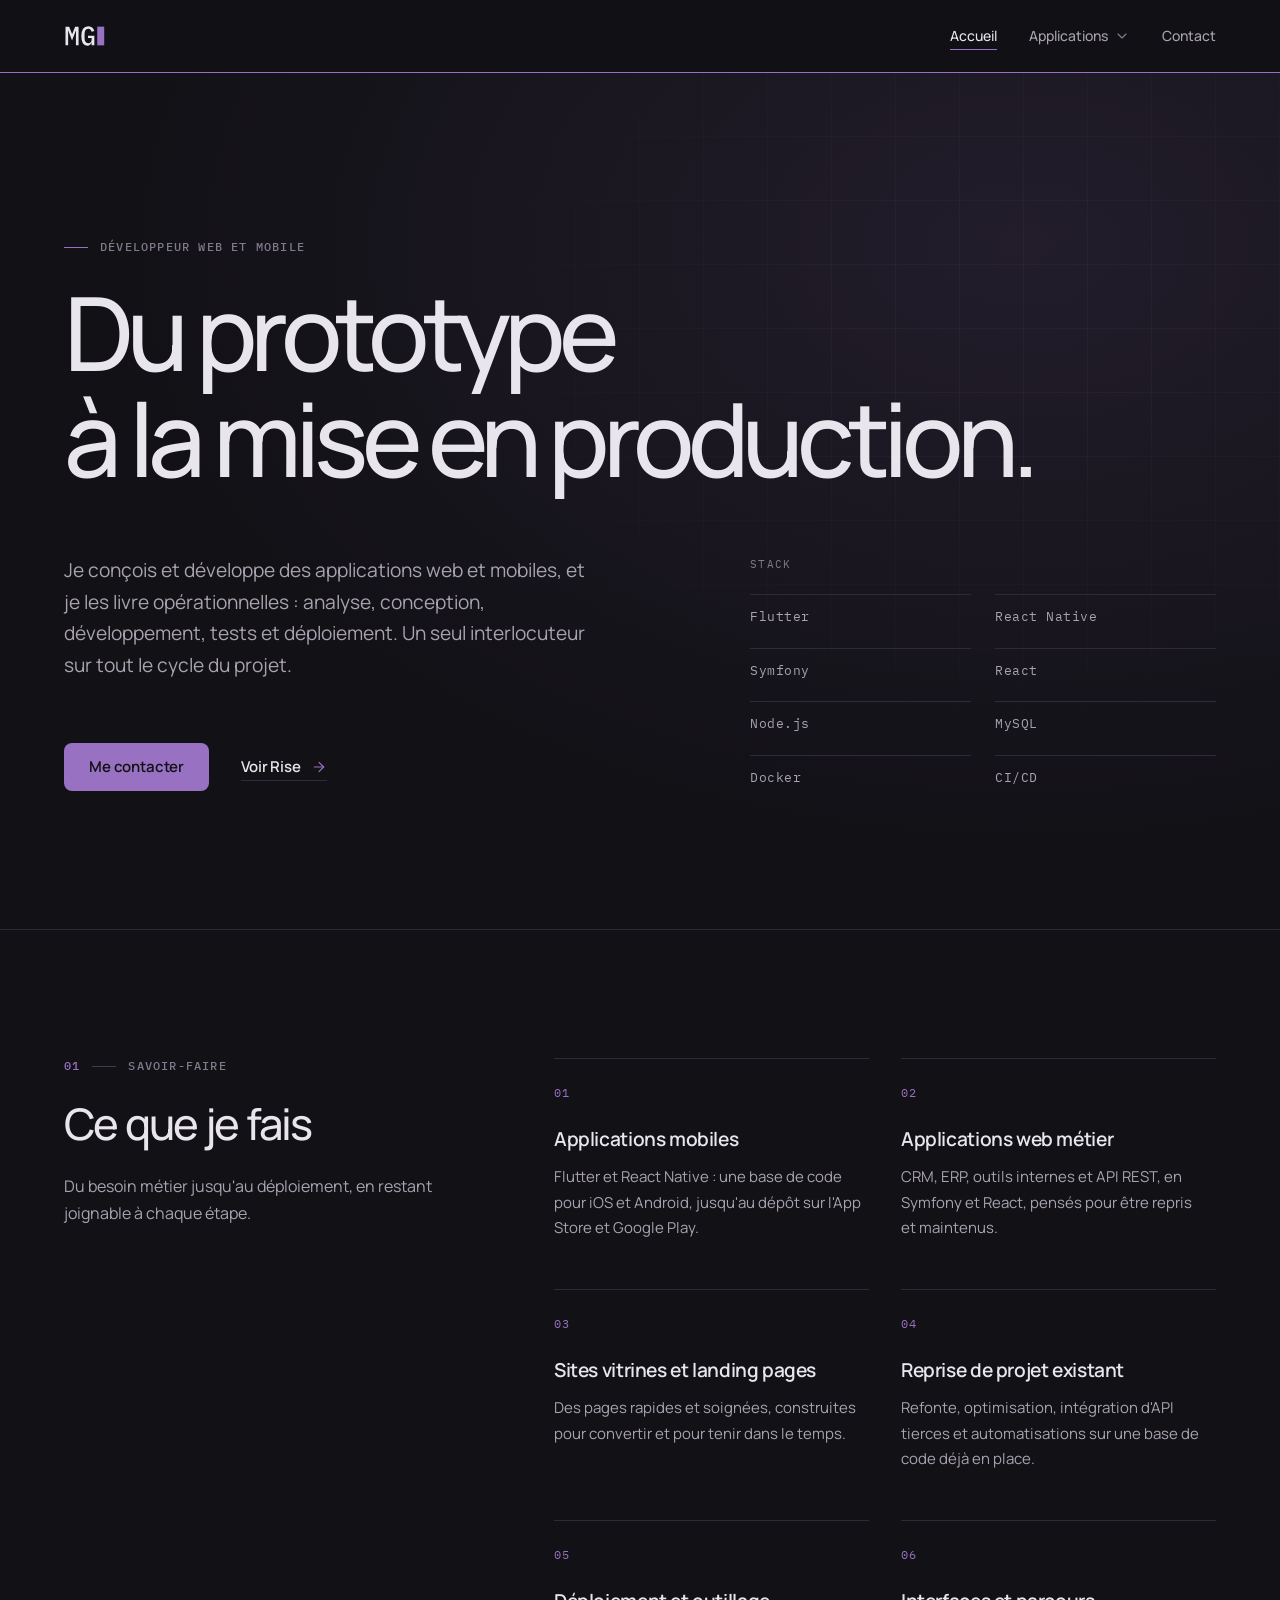
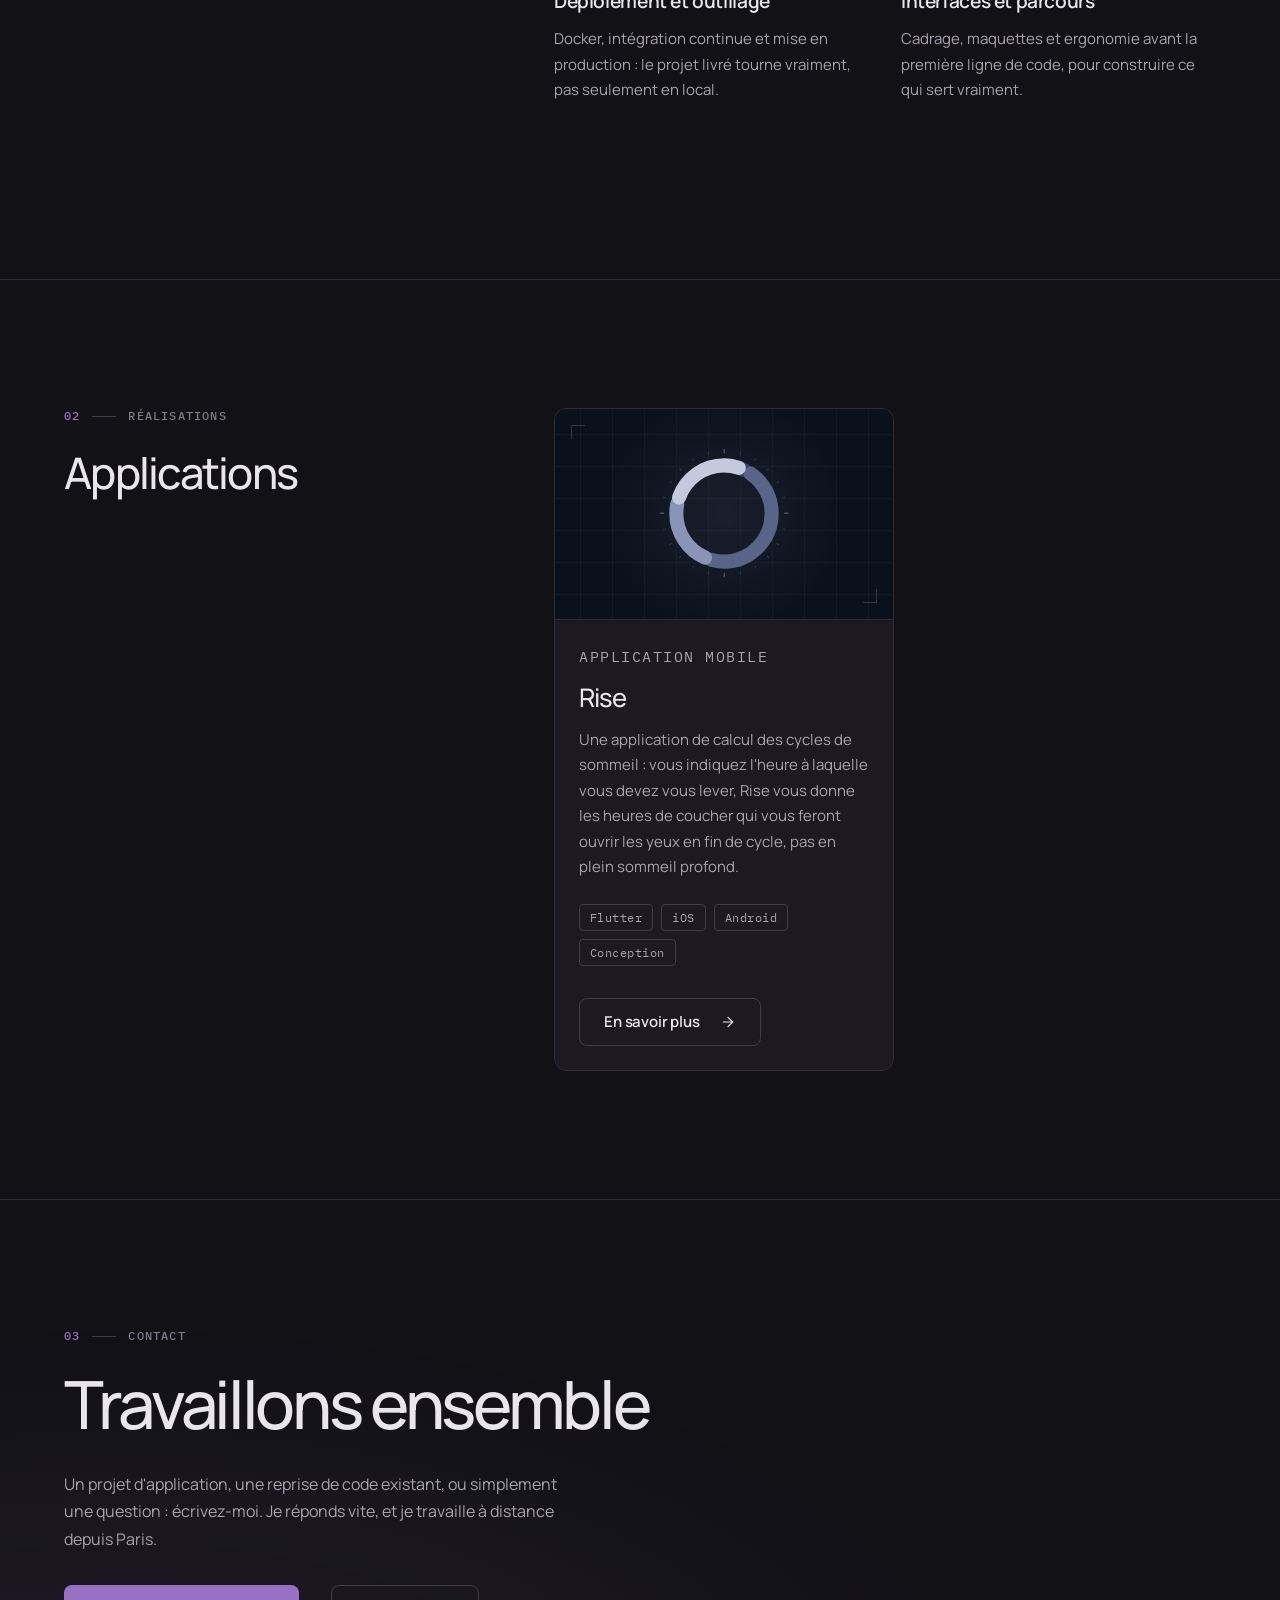
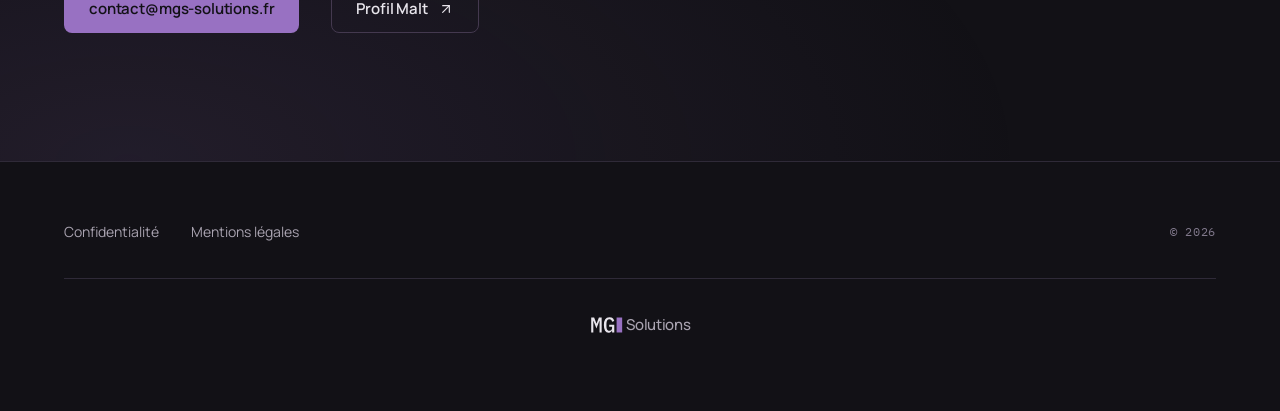
==== commit b089ac60: "Replace the logo with the MG cursor mark and center it in the footer The mark is IBM Plex Mono MG wi" ====
--- a/index.html
+++ b/index.html
@@ -10,7 +10,8 @@
 <meta property="og:description" content="Conception et développement d'applications mobiles et web.">
 <meta property="og:type" content="website">
 <meta name="theme-color" content="#121116">
-<!-- <link rel="icon" href="/assets/favicon.svg" type="image/svg+xml"> restore once the MGs logo is ready -->
+<link rel="icon" href="/assets/brand/favicon.svg" type="image/svg+xml">
+<link rel="apple-touch-icon" href="/assets/brand/apple-touch-icon.png">
 <link rel="preload" href="/assets/fonts/manrope-latin-wght.woff2" as="font" type="font/woff2" crossorigin>
 <script src="/assets/site.js" defer></script>
 <link rel="stylesheet" href="/assets/style.css">
@@ -21,9 +22,8 @@
 
 <header class="site-head">
   <div class="wrap">
-    <a class="brand" href="/">
-      <!-- MGs Solutions logo: add the <svg> or <img> here once ready. -->
-      MGs Solutions
+    <a class="brand" href="/" aria-label="MGs Solutions, accueil">
+      <svg class="brand-logo" viewBox="0 -722 2124 746" aria-hidden="true" focusable="false"><path class="brand-letters" d="M445 -334 448 -544H440L300 -185L160 -544H152L155 -334V0H56V-698H193L300 -421H307L415 -698H544V0H445ZM1030 -96H1023Q1014 -75 1002 -56Q989 -36 970 -21Q952 -6 926 3Q900 12 866 12Q757 12 702 -81Q647 -174 647 -344Q647 -522 710 -616Q773 -710 903 -710Q954 -710 992 -696Q1031 -682 1058 -658Q1085 -635 1103 -604Q1121 -572 1132 -537L1031 -503Q1023 -526 1013 -546Q1003 -567 988 -583Q974 -599 954 -608Q933 -617 904 -617Q831 -617 798 -560Q766 -504 766 -408V-297Q766 -249 773 -209Q780 -169 796 -140Q813 -112 840 -96Q866 -80 904 -80Q965 -80 998 -116Q1030 -153 1030 -210V-273H895V-357H1132V0H1030Z"/><path class="brand-s" d="M1501 12Q1417 12 1356 -15Q1296 -42 1259 -87L1326 -147Q1360 -110 1402 -90Q1445 -71 1503 -71Q1556 -71 1588 -89Q1621 -107 1621 -145Q1621 -161 1615 -172Q1609 -183 1598 -190Q1587 -197 1572 -201Q1558 -205 1542 -207L1460 -220Q1430 -224 1399 -233Q1368 -242 1344 -258Q1319 -275 1304 -301Q1288 -327 1288 -367Q1288 -446 1348 -487Q1409 -528 1508 -528Q1580 -528 1632 -506Q1685 -485 1720 -447L1659 -383Q1639 -406 1602 -426Q1565 -445 1504 -445Q1395 -445 1395 -376Q1395 -343 1418 -330Q1442 -318 1474 -314L1556 -301Q1587 -296 1618 -288Q1648 -280 1672 -264Q1697 -247 1712 -221Q1728 -195 1728 -155Q1728 -77 1668 -32Q1607 12 1501 12Z"/><rect class="brand-cursor" x="1240" y="-698" width="260" height="698"/></svg>
     </a>
     <nav class="site-nav" aria-label="Navigation principale">
       <a href="/" aria-current="page">Accueil</a>
@@ -158,10 +158,17 @@
 
 <footer class="site-foot">
   <div class="wrap">
-    <a href="/">MGs Solutions</a>
-    <a href="/privacy/">Confidentialité</a>
-    <a href="/legal/">Mentions légales</a>
-    <span class="spacer">&copy; 2026</span>
+    <div class="foot-row">
+      <a href="/privacy/">Confidentialité</a>
+      <a href="/legal/">Mentions légales</a>
+      <span class="foot-copy">&copy; 2026</span>
+    </div>
+    <div class="foot-brand">
+      <a class="brand" href="/" aria-label="MGs Solutions, accueil">
+        <svg class="brand-logo" viewBox="0 -722 2124 746" aria-hidden="true" focusable="false"><path class="brand-letters" d="M445 -334 448 -544H440L300 -185L160 -544H152L155 -334V0H56V-698H193L300 -421H307L415 -698H544V0H445ZM1030 -96H1023Q1014 -75 1002 -56Q989 -36 970 -21Q952 -6 926 3Q900 12 866 12Q757 12 702 -81Q647 -174 647 -344Q647 -522 710 -616Q773 -710 903 -710Q954 -710 992 -696Q1031 -682 1058 -658Q1085 -635 1103 -604Q1121 -572 1132 -537L1031 -503Q1023 -526 1013 -546Q1003 -567 988 -583Q974 -599 954 -608Q933 -617 904 -617Q831 -617 798 -560Q766 -504 766 -408V-297Q766 -249 773 -209Q780 -169 796 -140Q813 -112 840 -96Q866 -80 904 -80Q965 -80 998 -116Q1030 -153 1030 -210V-273H895V-357H1132V0H1030Z"/><path class="brand-s" d="M1501 12Q1417 12 1356 -15Q1296 -42 1259 -87L1326 -147Q1360 -110 1402 -90Q1445 -71 1503 -71Q1556 -71 1588 -89Q1621 -107 1621 -145Q1621 -161 1615 -172Q1609 -183 1598 -190Q1587 -197 1572 -201Q1558 -205 1542 -207L1460 -220Q1430 -224 1399 -233Q1368 -242 1344 -258Q1319 -275 1304 -301Q1288 -327 1288 -367Q1288 -446 1348 -487Q1409 -528 1508 -528Q1580 -528 1632 -506Q1685 -485 1720 -447L1659 -383Q1639 -406 1602 -426Q1565 -445 1504 -445Q1395 -445 1395 -376Q1395 -343 1418 -330Q1442 -318 1474 -314L1556 -301Q1587 -296 1618 -288Q1648 -280 1672 -264Q1697 -247 1712 -221Q1728 -195 1728 -155Q1728 -77 1668 -32Q1607 12 1501 12Z"/><rect class="brand-cursor" x="1240" y="-698" width="260" height="698"/></svg>
+        <span class="brand-name">Solutions</span>
+      </a>
+    </div>
   </div>
 </footer>
 
--- a/assets/style.css
+++ b/assets/style.css
@@ -282,14 +282,66 @@
   height: var(--head-height);
 }
 
+/* Logo: "MG" in IBM Plex Mono + narrow block cursor, inlined as SVG so the
+   cursor can blink and the "s" can be typed on hover (header only). */
 .brand {
+  display: inline-flex;
+  align-items: center;
+  gap: 10px;
+  white-space: nowrap;
+  text-decoration: none;
+}
+
+.site-head .brand {
   margin-right: auto;
-  white-space: nowrap;
-  font-size: 16px;
-  font-weight: 700;
+}
+
+.brand-logo {
+  display: block;
+  height: 20px;
+  width: auto;
+  overflow: visible;
+}
+
+.brand-letters,
+.brand-s {
+  fill: var(--color-text-primary);
+}
+
+.brand-cursor {
+  fill: var(--color-accent);
+}
+
+/* Typing: the "s" appears and the cursor moves one monospace cell (600 units) */
+.brand-s {
+  opacity: 0;
+  transition: opacity 0s 40ms;
+}
+
+.brand-cursor {
+  transition: transform 0s 40ms;
+}
+
+.brand:hover .brand-s,
+.brand:focus-visible .brand-s {
+  opacity: 1;
+}
+
+.brand:hover .brand-cursor,
+.brand:focus-visible .brand-cursor {
+  transform: translateX(600px);
+}
+
+.brand-name {
+  font-size: 15px;
+  font-weight: 500;
   letter-spacing: -0.02em;
+  color: var(--color-text-secondary);
+  transition: color var(--duration-normal) var(--ease-premium);
+}
+
+.brand:hover .brand-name {
   color: var(--color-text-primary);
-  text-decoration: none;
 }
 
 .site-nav {
@@ -381,6 +433,16 @@
   border: 1px solid var(--color-border-strong);
   border-radius: var(--radius-md);
   box-shadow: 0 18px 40px rgba(8, 7, 10, 0.5);
+}
+
+/* Invisible bridge over the gap so hover holds while reaching the panel */
+.nav-menu-panel::before {
+  content: "";
+  position: absolute;
+  left: 0;
+  right: 0;
+  top: -8px;
+  height: 8px;
 }
 
 .nav-app {
@@ -1459,6 +1521,11 @@
 
 .site-foot .wrap {
   display: flex;
+  flex-direction: column;
+}
+
+.foot-row {
+  display: flex;
   flex-wrap: wrap;
   align-items: center;
   gap: var(--space-2) var(--space-6);
@@ -1472,24 +1539,50 @@
   text-decoration: none;
 }
 
-.site-foot a:first-child {
-  margin-right: var(--space-4);
-  font-weight: 700;
-  letter-spacing: -0.02em;
-  color: var(--color-text-primary);
-}
-
 .site-foot a:hover {
   color: var(--color-text-primary);
 }
 
-.site-foot .spacer {
+.foot-copy {
   margin-left: auto;
   font-family: var(--font-mono);
   font-size: 12px;
   letter-spacing: 0.06em;
 }
 
+.foot-brand {
+  display: flex;
+  justify-content: center;
+  margin-top: var(--space-5);
+  padding-top: var(--space-5);
+  border-top: 1px solid var(--color-border);
+}
+
+.site-foot .brand {
+  gap: var(--space-1);
+  /* Centered on its resting width: the typed "s" extends it to the right
+     without shifting the whole mark. */
+  transition: margin-right 0s 40ms;
+}
+
+.site-foot .brand-logo {
+  height: 16px;
+  /* The SVG reserves a cell for the "s": pull "Solutions" back over it,
+     then let the typed "s" push it along on hover. */
+  margin-right: calc(16px * -600 / 746);
+  transition: margin-right 0s 40ms;
+}
+
+.site-foot .brand:hover,
+.site-foot .brand:focus-visible {
+  margin-right: calc(16px * -600 / 746);
+}
+
+.site-foot .brand:hover .brand-logo,
+.site-foot .brand:focus-visible .brand-logo {
+  margin-right: 0;
+}
+
 /* Mobile */
 
 @media (max-width: 640px) {
@@ -1517,10 +1610,6 @@
     margin-bottom: var(--space-5);
   }
 
-  .site-foot .spacer {
-    width: 100%;
-    margin-left: 0;
-  }
 }
 
 /* Motion: only when the user has not asked to reduce it */
@@ -1543,6 +1632,22 @@
 }
 
 @media (prefers-reduced-motion: no-preference) {
+  /* Logo cursor blink: the one deliberate looping animation of the site */
+  @keyframes cursor-blink {
+    0%,
+    49% {
+      opacity: 1;
+    }
+    50%,
+    100% {
+      opacity: 0;
+    }
+  }
+
+  .brand-cursor {
+    animation: cursor-blink 1.06s steps(1) infinite;
+  }
+
   @keyframes menu-in {
     from {
       opacity: 0;
